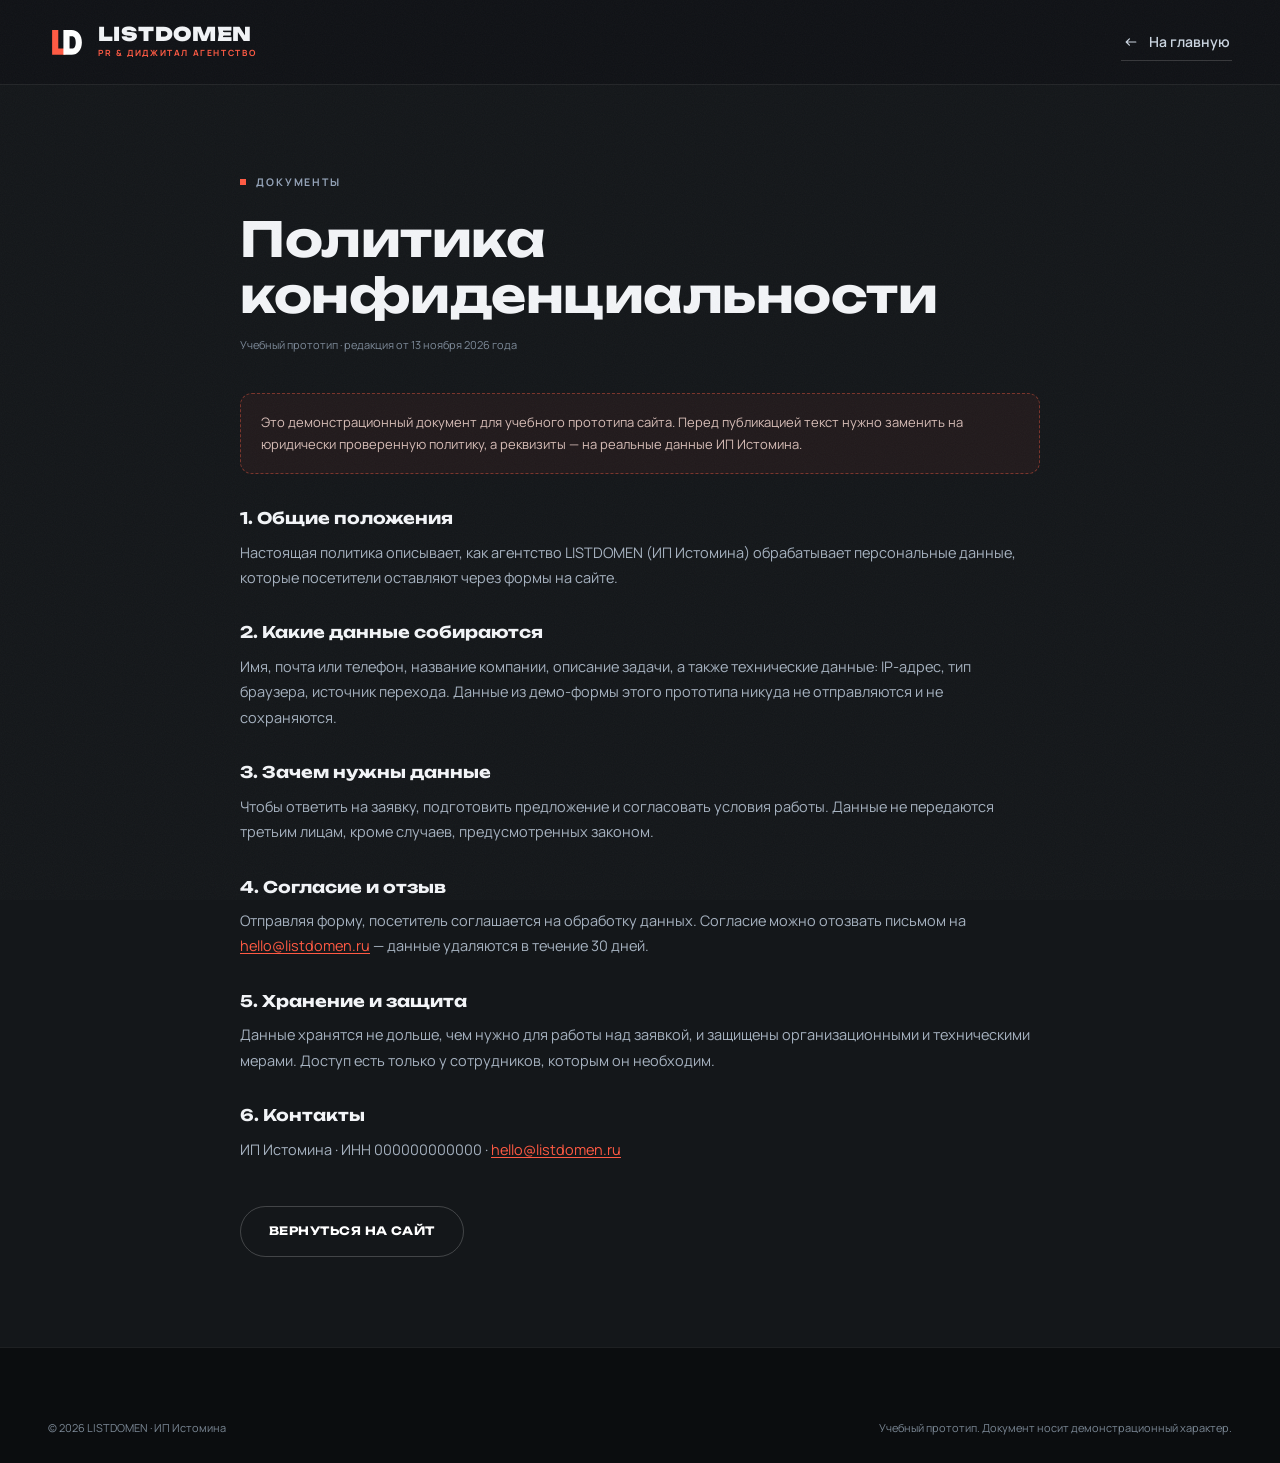
==== privacy.html @ 6d545c8f "Добавлен прототип сайта LISTDOMEN: главный экран и форма заявки" ====
<!doctype html>
<html lang="ru">
<head>
<meta charset="utf-8">
<meta name="viewport" content="width=device-width, initial-scale=1">
<title>Политика конфиденциальности — LISTDOMEN</title>
<meta name="color-scheme" content="dark">
<meta name="theme-color" content="#14171A">
<meta name="robots" content="noindex, nofollow">
<link rel="icon" type="image/svg+xml" href="assets/logo-mark.svg">
<link rel="preconnect" href="https://fonts.googleapis.com">
<link rel="preconnect" href="https://fonts.gstatic.com" crossorigin>
<link href="https://fonts.googleapis.com/css2?family=Manrope:wght@400;500;600;700;800&family=Space+Mono:wght@400;700&family=Unbounded:wght@600;700;800;900&display=swap" rel="stylesheet">
<link rel="stylesheet" href="assets/styles.css">
</head>
<body>

<header class="site-header is-scrolled">
  <div class="container header-inner">
    <a class="logo" href="index.html">
      <svg class="logo-mark" viewBox="0 0 185 150" aria-hidden="true" focusable="false">
        <path d="M20 15 V135 H85 V105 H50 V15 H20 Z" fill="#FF5A43"/>
        <path d="M75 15 V135 H115 C145 135 165 110 165 75 C165 40 145 15 115 15 H75 Z M105 45 H115 C130 45 135 58 135 75 C135 92 130 105 115 105 H105 V45 Z" fill="#FFFFFF"/>
      </svg>
      <span class="logo-text">
        <span class="logo-name">LISTDOMEN</span>
        <span class="logo-descr">PR &amp; ДИДЖИТАЛ АГЕНТСТВО</span>
      </span>
    </a>
    <a class="link-arrow doc-back" href="index.html">
      <svg viewBox="0 0 20 20" aria-hidden="true" focusable="false" style="transform: rotate(180deg)">
        <path d="M4 10h12M12 6l4 4-4 4" fill="none" stroke="currentColor" stroke-width="1.5" stroke-linecap="round" stroke-linejoin="round"/>
      </svg>
      На главную
    </a>
  </div>
</header>

<main class="doc-page">
  <div class="container doc-layout">
    <p class="eyebrow"><span class="eyebrow-dot" aria-hidden="true"></span>ДОКУМЕНТЫ</p>
    <h1>Политика конфиденциальности</h1>
    <p class="doc-meta">Учебный прототип · редакция от 13 ноября 2026 года</p>

    <div class="doc-content">
      <p class="doc-warning">
        Это демонстрационный документ для учебного прототипа сайта.
        Перед публикацией текст нужно заменить на юридически проверенную политику,
        а реквизиты — на реальные данные ИП Истомина.
      </p>

      <h2>1. Общие положения</h2>
      <p>Настоящая политика описывает, как агентство LISTDOMEN (ИП Истомина) обрабатывает персональные данные, которые посетители оставляют через формы на сайте.</p>

      <h2>2. Какие данные собираются</h2>
      <p>Имя, почта или телефон, название компании, описание задачи, а также технические данные: IP-адрес, тип браузера, источник перехода. Данные из демо-формы этого прототипа никуда не отправляются и не сохраняются.</p>

      <h2>3. Зачем нужны данные</h2>
      <p>Чтобы ответить на заявку, подготовить предложение и согласовать условия работы. Данные не передаются третьим лицам, кроме случаев, предусмотренных законом.</p>

      <h2>4. Согласие и отзыв</h2>
      <p>Отправляя форму, посетитель соглашается на обработку данных. Согласие можно отозвать письмом на <a href="mailto:hello@listdomen.ru">hello@listdomen.ru</a> — данные удаляются в течение 30 дней.</p>

      <h2>5. Хранение и защита</h2>
      <p>Данные хранятся не дольше, чем нужно для работы над заявкой, и защищены организационными и техническими мерами. Доступ есть только у сотрудников, которым он необходим.</p>

      <h2>6. Контакты</h2>
      <p>ИП Истомина · ИНН 000000000000 · <a href="mailto:hello@listdomen.ru">hello@listdomen.ru</a></p>
    </div>

    <a class="btn btn--ghost doc-cta" href="index.html">Вернуться на сайт</a>
  </div>
</main>

<footer class="site-footer">
  <div class="container">
    <div class="footer-bottom" style="margin-top: 0; border-top: 0; padding-top: 0;">
      <span>© 2026 LISTDOMEN · ИП Истомина</span>
      <span>Учебный прототип. Документ носит демонстрационный характер.</span>
    </div>
  </div>
</footer>

</body>
</html>
---- assets/styles.css ----
/* ==========================================================================
   LISTDOMEN — учебный прототип сайта
   Токены взяты из айдентики (Site/identity/identity_minimal.svg):
   coral #FF5A43 · carbon #14171A · slate #3A424E · white #FFFFFF
   Unbounded — заголовки, Manrope — текст, Space Mono — служебные подписи.
   ========================================================================== */

:root {
  --coral: #FF5A43;
  --coral-hover: #FF7560;
  --carbon: #14171A;
  --carbon-deep: #0B0D0F;
  --carbon-card: #15181C;
  --slate: #3A424E;
  --white: #FFFFFF;

  --ink: #F2F4F7;
  --ink-soft: #CBD5E1;
  --muted: #94A3B8;
  --muted-dim: #7D8A99;
  --line: rgba(255, 255, 255, .08);
  --line-strong: #222830;

  --font-display: 'Unbounded', 'Manrope', system-ui, sans-serif;
  --font-body: 'Manrope', -apple-system, 'Segoe UI', Roboto, Arial, sans-serif;
  --font-mono: 'Space Mono', 'Manrope', monospace;

  --radius-lg: 24px;
  --radius-md: 18px;
  --radius-sm: 12px;

  --container: 1280px;
  --header-h: 84px;
  --ease: cubic-bezier(.22, 1, .36, 1);
}

*, *::before, *::after { box-sizing: border-box; }

html {
  scroll-behavior: smooth;
  scroll-padding-top: calc(var(--header-h) + 24px);
  -webkit-text-size-adjust: 100%;
}

body {
  margin: 0;
  background: var(--carbon);
  color: var(--ink);
  font-family: var(--font-body);
  font-size: 16px;
  line-height: 1.5;
  -webkit-font-smoothing: antialiased;
  -moz-osx-font-smoothing: grayscale;
  overflow-x: hidden;
}

body::before {
  content: "";
  position: fixed;
  inset: 0;
  z-index: 60;
  pointer-events: none;
  opacity: .035;
  background-image: url("data:image/svg+xml,%3Csvg xmlns='http://www.w3.org/2000/svg' width='160' height='160'%3E%3Cfilter id='n'%3E%3CfeTurbulence type='fractalNoise' baseFrequency='.9' numOctaves='3'/%3E%3C/filter%3E%3Crect width='160' height='160' filter='url(%23n)'/%3E%3C/svg%3E");
}

img, svg { display: block; max-width: 100%; }
a { color: inherit; text-decoration: none; }
button { font: inherit; color: inherit; }
h1, h2, h3, p, ul { margin: 0; }
ul { padding: 0; list-style: none; }

::selection { background: var(--coral); color: var(--white); }

:focus-visible {
  outline: 2px solid var(--coral);
  outline-offset: 3px;
  border-radius: 4px;
}

.container {
  width: min(var(--container), 100% - 96px);
  margin-inline: auto;
}

.sr-only {
  position: absolute;
  width: 1px; height: 1px;
  padding: 0; margin: -1px;
  overflow: hidden;
  clip: rect(0 0 0 0);
  white-space: nowrap;
  border: 0;
}

.skip-link {
  position: fixed;
  top: 12px; left: 50%;
  transform: translate(-50%, -160%);
  z-index: 100;
  padding: 10px 18px;
  background: var(--coral);
  color: var(--white);
  border-radius: 999px;
  font-weight: 700;
  transition: transform .2s var(--ease);
}
.skip-link:focus-visible { transform: translate(-50%, 0); }

/* ==========================================================================
   Шапка
   ========================================================================== */

.site-header {
  position: sticky;
  top: 0;
  z-index: 50;
  background: rgba(20, 23, 26, .72);
  border-bottom: 1px solid transparent;
  backdrop-filter: blur(16px) saturate(120%);
  -webkit-backdrop-filter: blur(16px) saturate(120%);
  transition: border-color .3s ease, background .3s ease;
}

.site-header.is-scrolled {
  border-bottom-color: var(--line);
  background: rgba(16, 19, 22, .88);
}

.header-inner {
  height: var(--header-h);
  display: flex;
  align-items: center;
  justify-content: space-between;
  gap: 32px;
}

.logo {
  display: inline-flex;
  align-items: center;
  gap: 12px;
  flex: 0 0 auto;
}

.logo-mark { width: 38px; height: auto; }

.logo-text { display: flex; flex-direction: column; gap: 3px; }

.logo-name {
  font-family: var(--font-display);
  font-weight: 900;
  font-size: 19px;
  line-height: 1;
  letter-spacing: .02em;
}

.logo-descr {
  font-family: var(--font-body);
  font-size: 8.5px;
  font-weight: 700;
  letter-spacing: .19em;
  color: var(--coral);
}

.nav {
  display: flex;
  align-items: center;
  gap: 30px;
  margin-left: auto;
}

.nav-link {
  position: relative;
  font-size: 14px;
  font-weight: 500;
  color: var(--ink-soft);
  padding: 6px 0;
  transition: color .2s ease;
}

.nav-link::after {
  content: "";
  position: absolute;
  left: 0; bottom: 0;
  width: 100%; height: 1px;
  background: var(--coral);
  transform: scaleX(0);
  transform-origin: left;
  transition: transform .3s var(--ease);
}

.nav-link:hover { color: var(--white); }
.nav-link:hover::after { transform: scaleX(1); }

.nav-extra { display: none; }

.header-actions {
  display: flex;
  align-items: center;
  gap: 22px;
  flex: 0 0 auto;
}

.header-phone {
  font-family: var(--font-mono);
  font-size: 12.5px;
  color: var(--ink-soft);
  transition: color .2s ease;
}
.header-phone:hover { color: var(--coral); }

.menu-toggle {
  display: none;
  width: 44px; height: 44px;
  border: 1px solid var(--line);
  border-radius: 12px;
  background: transparent;
  cursor: pointer;
  position: relative;
}
.menu-toggle span {
  position: absolute;
  left: 13px;
  width: 18px; height: 1.5px;
  background: var(--white);
  transition: transform .3s var(--ease), top .3s var(--ease);
}
.menu-toggle span:nth-child(1) { top: 18px; }
.menu-toggle span:nth-child(2) { top: 24px; }
.menu-toggle[aria-expanded="true"] span:nth-child(1) { top: 21px; transform: rotate(45deg); }
.menu-toggle[aria-expanded="true"] span:nth-child(2) { top: 21px; transform: rotate(-45deg); }

/* ==========================================================================
   Кнопки
   ========================================================================== */

.btn {
  display: inline-flex;
  align-items: center;
  justify-content: center;
  gap: 12px;
  border: 0;
  border-radius: 999px;
  font-family: var(--font-display);
  font-weight: 700;
  letter-spacing: .04em;
  text-transform: uppercase;
  cursor: pointer;
  white-space: nowrap;
  transition: background .25s ease, color .25s ease, border-color .25s ease,
              transform .25s var(--ease), box-shadow .25s ease;
}

.btn--primary {
  background: var(--coral);
  color: var(--carbon);
  padding: 16px 28px;
  font-size: 12px;
  box-shadow: 0 10px 30px -12px rgba(255, 90, 67, .5);
}
.btn--primary:hover {
  background: var(--coral-hover);
  transform: translateY(-2px);
  box-shadow: 0 18px 38px -14px rgba(255, 90, 67, .65);
}
.btn--primary:active { transform: translateY(0); }

.btn--lg { padding: 21px 34px; font-size: 13px; }

.btn--sm { padding: 12px 20px; font-size: 10.5px; }

.btn--ghost {
  background: transparent;
  color: var(--white);
  border: 1px solid rgba(255, 255, 255, .2);
  padding: 16px 28px;
  font-size: 11.5px;
}
.btn--ghost:hover {
  border-color: var(--coral);
  color: var(--coral);
  transform: translateY(-2px);
}

.btn--wide { width: 100%; padding: 19px 28px; font-size: 12.5px; }

.btn-arrow { width: 17px; height: 17px; flex: 0 0 auto; transition: transform .25s var(--ease); }
.btn:hover .btn-arrow { transform: translateX(4px); }

.link-arrow {
  display: inline-flex;
  align-items: center;
  gap: 10px;
  font-size: 14px;
  font-weight: 600;
  color: var(--ink-soft);
  padding: 8px 2px;
  border-bottom: 1px solid rgba(255, 255, 255, .16);
  transition: color .2s ease, border-color .2s ease;
}
.link-arrow svg { width: 16px; height: 16px; transition: transform .25s var(--ease); }
.link-arrow:hover { color: var(--coral); border-color: var(--coral); }
.link-arrow:hover svg { transform: translateX(4px); }

/* ==========================================================================
   Главный экран
   ========================================================================== */

.hero {
  position: relative;
  isolation: isolate;
  padding: clamp(48px, 6vw, 84px) 0 clamp(56px, 6vw, 90px);
  overflow: hidden;
}

.hero-grid-bg {
  position: absolute;
  inset: -10% -10% 0;
  z-index: -2;
  background-image:
    linear-gradient(to right, rgba(255, 255, 255, .045) 1px, transparent 1px),
    linear-gradient(to bottom, rgba(255, 255, 255, .045) 1px, transparent 1px);
  background-size: 92px 92px;
  -webkit-mask-image: radial-gradient(ellipse 80% 75% at 55% 35%, #000 15%, transparent 72%);
  mask-image: radial-gradient(ellipse 80% 75% at 55% 35%, #000 15%, transparent 72%);
}

.hero-glow {
  position: absolute;
  top: -20%; right: -8%;
  width: 70vw; height: 70vw;
  max-width: 980px; max-height: 980px;
  z-index: -2;
  background: radial-gradient(circle at center, rgba(255, 90, 67, .16), rgba(255, 90, 67, .05) 42%, transparent 68%);
  pointer-events: none;
}

.hero-spot {
  position: absolute;
  inset: 0;
  z-index: -1;
  pointer-events: none;
  background: radial-gradient(440px circle at var(--mx, 70%) var(--my, 30%), rgba(255, 90, 67, .10), transparent 68%);
}

.hero-inner {
  display: grid;
  grid-template-columns: minmax(0, 1.06fr) minmax(0, .94fr);
  align-items: center;
  gap: clamp(40px, 5vw, 84px);
}

.hero-copy { max-width: 620px; }

.eyebrow {
  display: flex;
  align-items: center;
  flex-wrap: wrap;
  gap: 10px;
  font-size: 10.5px;
  font-weight: 700;
  letter-spacing: .18em;
  text-transform: uppercase;
  color: var(--muted);
}

.eyebrow-dot {
  width: 6px; height: 6px;
  background: var(--coral);
  flex: 0 0 auto;
}

.eyebrow-sep { color: var(--slate); }

.hero-title {
  margin-top: 28px;
  font-family: var(--font-display);
  font-weight: 800;
  font-size: clamp(2.4rem, 4.65vw, 4.25rem);
  line-height: 1.04;
  letter-spacing: -.015em;
}

.hero-title .line { display: block; white-space: nowrap; }
.hero-title .accent { color: var(--coral); }

.hero-lead {
  margin-top: clamp(22px, 2.4vw, 30px);
  max-width: 46ch;
  font-size: clamp(15.5px, 1.3vw, 18px);
  line-height: 1.62;
  color: #A6B2C0;
}

.hero-actions {
  display: flex;
  align-items: center;
  flex-wrap: wrap;
  gap: 14px 26px;
  margin-top: clamp(28px, 3vw, 38px);
}

.hero-note {
  display: flex;
  align-items: center;
  gap: 9px;
  margin-top: 18px;
  font-size: 12.5px;
  color: #7C8897;
}

.pulse-dot {
  position: relative;
  width: 6px; height: 6px;
  border-radius: 50%;
  background: var(--coral);
  flex: 0 0 auto;
}
.pulse-dot::after {
  content: "";
  position: absolute;
  inset: -4px;
  border-radius: 50%;
  border: 1px solid var(--coral);
  animation: pulse 2.4s ease-out infinite;
}

@keyframes pulse {
  0% { transform: scale(.6); opacity: .9; }
  70%, 100% { transform: scale(1.7); opacity: 0; }
}

.hero-stats {
  display: grid;
  grid-template-columns: repeat(3, minmax(0, 1fr));
  gap: clamp(14px, 2vw, 28px);
  margin-top: clamp(34px, 4vw, 50px);
  padding-top: clamp(22px, 2.6vw, 30px);
  border-top: 1px solid var(--line);
}

.hero-stats li {
  display: flex;
  flex-direction: column;
  gap: 7px;
}

.hero-stats li + li {
  padding-left: clamp(14px, 2vw, 28px);
  border-left: 1px solid var(--line);
}

.hero-stats strong {
  font-family: var(--font-display);
  font-size: clamp(21px, 2.2vw, 28px);
  font-weight: 800;
  line-height: 1;
  color: var(--white);
}

.hero-stats span {
  font-size: 11.5px;
  line-height: 1.45;
  color: var(--muted-dim);
}

/* --- Визуал: панель мониторинга ------------------------------------------- */

.hero-visual {
  position: relative;
  padding: 10px 0 72px;
}

.panel-glow {
  position: absolute;
  inset: 8% -6% -6%;
  background: radial-gradient(circle at 60% 45%, rgba(255, 90, 67, .2), transparent 66%);
  filter: blur(10px);
  pointer-events: none;
}

.panel {
  position: relative;
  background: linear-gradient(160deg, #171B20 0%, #111417 60%, #0F1215 100%);
  border: 1px solid #252C35;
  border-radius: var(--radius-lg);
  box-shadow:
    0 50px 90px -40px rgba(0, 0, 0, .9),
    inset 0 1px 0 rgba(255, 255, 255, .05);
  overflow: hidden;
}

.panel-head {
  display: flex;
  align-items: center;
  gap: 12px;
  padding: 16px 20px;
  border-bottom: 1px solid var(--line);
}

.panel-mark {
  width: 14px; height: 14px;
  background: var(--coral);
  border-radius: 3px;
  flex: 0 0 auto;
}

.panel-title {
  font-size: 12px;
  font-weight: 700;
  letter-spacing: .06em;
  text-transform: uppercase;
  color: var(--ink-soft);
}

.live {
  display: inline-flex;
  align-items: center;
  gap: 6px;
  margin-left: 4px;
  padding: 4px 9px;
  border: 1px solid rgba(255, 90, 67, .3);
  border-radius: 999px;
  font-family: var(--font-mono);
  font-size: 9px;
  font-weight: 700;
  letter-spacing: .1em;
  color: var(--coral);
}

.live-dot {
  width: 5px; height: 5px;
  border-radius: 50%;
  background: var(--coral);
  animation: live 1.8s ease-in-out infinite;
}

@keyframes live {
  0%, 100% { opacity: 1; }
  50% { opacity: .25; }
}

.panel-period {
  margin-left: auto;
  font-family: var(--font-body);
  font-size: 9.5px;
  font-weight: 600;
  letter-spacing: .1em;
  text-transform: uppercase;
  color: var(--muted);
  padding: 5px 9px;
  border: 1px solid var(--line);
  border-radius: 6px;
}

.panel-metric {
  display: flex;
  align-items: flex-start;
  justify-content: space-between;
  gap: 16px;
  padding: 22px 22px 6px;
}

.metric-label {
  display: block;
  font-size: 10px;
  font-weight: 600;
  letter-spacing: .14em;
  text-transform: uppercase;
  color: var(--muted-dim);
}

.metric-value {
  display: block;
  margin-top: 8px;
  font-family: var(--font-display);
  font-size: clamp(34px, 3.4vw, 46px);
  font-weight: 800;
  line-height: 1;
  letter-spacing: -.01em;
}

.metric-delta {
  display: inline-flex;
  align-items: center;
  gap: 5px;
  margin-top: 4px;
  padding: 6px 11px;
  border-radius: 999px;
  background: rgba(255, 90, 67, .1);
  border: 1px solid rgba(255, 90, 67, .22);
  color: var(--coral);
  font-family: var(--font-mono);
  font-size: 11px;
  font-weight: 700;
}
.metric-delta svg { width: 11px; height: 11px; }

.chart { padding: 10px 14px 0; }
.chart svg { width: 100%; height: 118px; }

.chart-axis {
  display: flex;
  justify-content: space-between;
  padding: 2px 8px 0;
  font-family: var(--font-body);
  font-size: 8.5px;
  font-weight: 600;
  letter-spacing: .1em;
  color: #6F7C8B;
}

.tone {
  display: grid;
  gap: 8px;
  padding: 18px 22px 16px;
}

.tone-row {
  display: grid;
  grid-template-columns: 76px minmax(0, 1fr) 34px;
  align-items: center;
  gap: 12px;
  font-size: 11.5px;
  color: var(--muted);
}

.tone-row b {
  font-family: var(--font-mono);
  font-size: 10.5px;
  font-weight: 400;
  text-align: right;
  color: var(--ink-soft);
}

.tone-bar {
  height: 5px;
  border-radius: 99px;
  background: rgba(255, 255, 255, .07);
  overflow: hidden;
}

.tone-bar i {
  display: block;
  height: 100%;
  border-radius: inherit;
  background: var(--coral);
}
.tone-bar i.neutral { background: #6B7887; }
.tone-bar i.negative { background: var(--slate); }

.feed {
  padding: 0 22px;
}

.feed li {
  display: grid;
  grid-template-columns: 38px minmax(0, 1fr) auto;
  align-items: center;
  gap: 12px;
  padding: 11px 0;
  border-top: 1px solid rgba(255, 255, 255, .055);
}

.tag {
  display: inline-flex;
  justify-content: center;
  padding: 3px 0;
  border: 1px solid rgba(255, 90, 67, .32);
  border-radius: 4px;
  font-family: var(--font-body);
  font-size: 8.5px;
  font-weight: 700;
  letter-spacing: .06em;
  color: var(--coral);
}

.feed p {
  font-size: 12px;
  color: #B4BFCC;
  white-space: nowrap;
  overflow: hidden;
  text-overflow: ellipsis;
}

.feed time {
  font-family: var(--font-mono);
  font-size: 9.5px;
  color: #6F7C8B;
}

.panel-foot {
  display: flex;
  align-items: center;
  justify-content: space-between;
  gap: 12px;
  padding: 11px 22px;
  border-top: 1px solid var(--line);
  background: rgba(255, 255, 255, .018);
  font-size: 9px;
  font-weight: 600;
  letter-spacing: .1em;
  text-transform: uppercase;
  color: #6F7C8B;
}

.float-card {
  position: absolute;
  left: -30px;
  bottom: 8px;
  display: flex;
  align-items: center;
  gap: 13px;
  padding: 13px 16px;
  border: 1px solid rgba(255, 255, 255, .12);
  border-radius: 16px;
  background: rgba(21, 24, 28, .9);
  backdrop-filter: blur(12px);
  -webkit-backdrop-filter: blur(12px);
  box-shadow: 0 24px 50px -20px rgba(0, 0, 0, .85);
}

.play {
  display: grid;
  place-items: center;
  width: 40px; height: 40px;
  border-radius: 50%;
  background: var(--coral);
  color: var(--white);
  flex: 0 0 auto;
}
.play svg { width: 15px; height: 15px; margin-left: 2px; }

.float-text { display: flex; flex-direction: column; gap: 3px; }

.float-label {
  font-family: var(--font-mono);
  font-size: 8.5px;
  letter-spacing: .12em;
  color: var(--coral);
}

.float-text strong {
  font-size: 12.5px;
  font-weight: 700;
  line-height: 1.2;
}

.float-meta { font-size: 10.5px; color: var(--muted-dim); }

/* ==========================================================================
   Бегущая строка
   ========================================================================== */

.marquee {
  border-top: 1px solid var(--line);
  border-bottom: 1px solid var(--line);
  padding: 19px 0;
  overflow: hidden;
  background: rgba(255, 255, 255, .012);
}

.marquee-track {
  display: flex;
  align-items: center;
  width: max-content;
  animation: marquee 42s linear infinite;
}

.marquee:hover .marquee-track { animation-play-state: paused; }

.marquee-item {
  padding: 0 26px;
  font-family: var(--font-display);
  font-size: 11px;
  font-weight: 600;
  letter-spacing: .12em;
  text-transform: uppercase;
  color: #8B97A5;
  white-space: nowrap;
}

.marquee-dot {
  width: 5px; height: 5px;
  background: var(--coral);
  transform: rotate(45deg);
  flex: 0 0 auto;
}

@keyframes marquee {
  from { transform: translateX(0); }
  to { transform: translateX(-50%); }
}

/* ==========================================================================
   Услуги
   ========================================================================== */

.services {
  position: relative;
  padding: clamp(72px, 8vw, 120px) 0 clamp(64px, 7vw, 100px);
}

.section-head {
  display: grid;
  grid-template-columns: minmax(0, 1.4fr) minmax(0, .6fr);
  gap: 32px 64px;
  align-items: end;
  margin-bottom: clamp(36px, 4vw, 56px);
}

.section-head h2 {
  margin-top: 20px;
  font-family: var(--font-display);
  font-size: clamp(1.75rem, 3.4vw, 2.9rem);
  font-weight: 700;
  line-height: 1.14;
  letter-spacing: -.01em;
  text-wrap: balance;
}

.section-note {
  max-width: 38ch;
  padding-bottom: 6px;
  font-size: 14.5px;
  line-height: 1.65;
  color: var(--muted);
}

.cards {
  display: grid;
  grid-template-columns: repeat(3, minmax(0, 1fr));
  gap: 18px;
}

.card {
  display: flex;
  flex-direction: column;
  padding: 26px 26px 28px;
  background: var(--carbon-card);
  border: 1px solid var(--line-strong);
  border-radius: var(--radius-md);
  transition: transform .35s var(--ease), border-color .3s ease, background .3s ease;
}

.card:hover {
  transform: translateY(-5px);
  border-color: rgba(255, 90, 67, .45);
  background: #171B20;
}

.card-top {
  display: flex;
  align-items: center;
  justify-content: space-between;
}

.card-num {
  font-family: var(--font-mono);
  font-size: 11px;
  letter-spacing: .1em;
  color: var(--coral);
}

.card-arrow {
  display: grid;
  place-items: center;
  width: 32px; height: 32px;
  border: 1px solid var(--line);
  border-radius: 50%;
  color: var(--muted);
  transition: color .25s ease, border-color .25s ease, transform .3s var(--ease);
}
.card-arrow svg { width: 15px; height: 15px; }
.card:hover .card-arrow { color: var(--coral); border-color: rgba(255, 90, 67, .45); transform: rotate(45deg); }

.card h3 {
  margin-top: 34px;
  font-family: var(--font-display);
  font-size: 19px;
  font-weight: 700;
  line-height: 1.25;
}

.card p {
  margin-top: 12px;
  font-size: 13.5px;
  line-height: 1.65;
  color: #9AA7B5;
}

.chips {
  display: flex;
  flex-wrap: wrap;
  gap: 7px;
  margin-top: auto;
  padding-top: 20px;
  border-top: 1px solid var(--line);
}

.chips li {
  padding: 5px 10px;
  border: 1px solid rgba(255, 255, 255, .09);
  border-radius: 999px;
  font-size: 10.5px;
  font-weight: 600;
  color: #8A97A6;
}

.services-foot {
  display: flex;
  align-items: center;
  justify-content: space-between;
  flex-wrap: wrap;
  gap: 20px;
  margin-top: 30px;
  padding-top: 28px;
  border-top: 1px solid var(--line);
}

.services-foot p {
  font-size: 14px;
  color: var(--muted);
}

/* ==========================================================================
   Подвал
   ========================================================================== */

.site-footer {
  background: var(--carbon-deep);
  border-top: 1px solid var(--line);
  padding: clamp(48px, 6vw, 72px) 0 26px;
}

.footer-grid {
  display: grid;
  grid-template-columns: minmax(0, 1.5fr) repeat(3, minmax(0, 1fr));
  gap: 40px;
}

.footer-brand .logo { margin-bottom: 18px; }

.footer-tagline {
  max-width: 26ch;
  font-size: 13.5px;
  line-height: 1.6;
  color: #7C8897;
}

.footer-col h3 {
  margin-bottom: 16px;
  font-size: 9.5px;
  font-weight: 700;
  letter-spacing: .18em;
  text-transform: uppercase;
  color: var(--muted-dim);
}

.footer-col a,
.footer-col p {
  display: block;
  margin-bottom: 9px;
  font-size: 13px;
  line-height: 1.65;
  color: #A6B2C0;
}

.footer-col a { width: fit-content; transition: color .2s ease; }
.footer-col a:hover { color: var(--coral); }

.linklike {
  display: block;
  width: fit-content;
  padding: 0;
  border: 0;
  background: none;
  margin-bottom: 9px;
  font-size: 13px;
  color: #A6B2C0;
  cursor: pointer;
  text-align: left;
  transition: color .2s ease;
}
.linklike:hover { color: var(--coral); }

.footer-bottom {
  display: flex;
  align-items: center;
  justify-content: space-between;
  flex-wrap: wrap;
  gap: 12px 24px;
  margin-top: clamp(36px, 4vw, 52px);
  padding-top: 22px;
  border-top: 1px solid var(--line);
  font-size: 11px;
  color: #7A8794;
}

/* ==========================================================================
   Модальное окно заявки
   ========================================================================== */

.modal {
  width: min(590px, calc(100% - 32px));
  max-height: calc(100vh - 48px);
  padding: 0;
  border: 1px solid #2A323C;
  border-radius: var(--radius-lg);
  background: #15181C;
  color: var(--ink);
  box-shadow: 0 50px 120px -30px rgba(0, 0, 0, .95);
  overflow: auto;
}

.modal::backdrop {
  background: rgba(5, 7, 9, .74);
  backdrop-filter: blur(7px);
  -webkit-backdrop-filter: blur(7px);
}

.modal[open] { animation: modal-in .35s var(--ease); }

@keyframes modal-in {
  from { opacity: 0; transform: translateY(14px) scale(.985); }
  to { opacity: 1; transform: none; }
}

.modal-inner {
  position: relative;
  padding: clamp(26px, 4vw, 38px);
}

.modal-close {
  position: absolute;
  top: 16px; right: 16px;
  display: grid;
  place-items: center;
  width: 38px; height: 38px;
  border: 1px solid var(--line);
  border-radius: 50%;
  background: transparent;
  color: var(--muted);
  cursor: pointer;
  transition: color .2s ease, border-color .2s ease, transform .25s var(--ease);
  z-index: 2;
}
.modal-close:hover { color: var(--white); border-color: var(--coral); transform: rotate(90deg); }
.modal-close svg { width: 13px; height: 13px; }

.modal h2 {
  margin-top: 16px;
  font-family: var(--font-display);
  font-size: clamp(1.4rem, 3vw, 1.85rem);
  font-weight: 700;
  line-height: 1.2;
}

.modal-lead {
  margin-top: 12px;
  font-size: 13.5px;
  line-height: 1.6;
  color: var(--muted);
}

.request-form { margin-top: 24px; display: grid; gap: 16px; }

.form-row {
  display: grid;
  grid-template-columns: repeat(2, minmax(0, 1fr));
  gap: 14px;
}

.field { display: flex; flex-direction: column; gap: 7px; }

.field label {
  font-size: 9.5px;
  font-weight: 700;
  letter-spacing: .14em;
  text-transform: uppercase;
  color: var(--muted-dim);
}

.field label span { color: var(--coral); }

.field input,
.field select,
.field textarea {
  width: 100%;
  padding: 13px 15px;
  border: 1px solid #2A323C;
  border-radius: var(--radius-sm);
  background: #0F1216;
  color: var(--white);
  font-family: var(--font-body);
  font-size: 13.5px;
  line-height: 1.4;
  transition: border-color .2s ease, box-shadow .2s ease;
}

.field textarea { resize: vertical; min-height: 84px; }

.field input::placeholder,
.field textarea::placeholder { color: #6E7B89; }

.field input:focus,
.field select:focus,
.field textarea:focus {
  outline: none;
  border-color: var(--coral);
  box-shadow: 0 0 0 3px rgba(255, 90, 67, .14);
}

.field select {
  appearance: none;
  cursor: pointer;
  background-image: url("data:image/svg+xml,%3Csvg xmlns='http://www.w3.org/2000/svg' width='12' height='8'%3E%3Cpath d='M1 1l5 5 5-5' fill='none' stroke='%2394A3B8' stroke-width='1.5' stroke-linecap='round'/%3E%3C/svg%3E");
  background-repeat: no-repeat;
  background-position: right 15px center;
  padding-right: 38px;
}

.consent {
  display: flex;
  align-items: flex-start;
  gap: 10px;
  font-size: 11.5px;
  line-height: 1.55;
  color: #8A97A6;
  cursor: pointer;
}

.consent input {
  width: 16px; height: 16px;
  margin: 2px 0 0;
  accent-color: var(--coral);
  flex: 0 0 auto;
}

.consent a { color: var(--coral); text-decoration: underline; text-underline-offset: 2px; }

.form-note {
  font-size: 10.5px;
  color: #74808E;
  text-align: center;
}

.form-success {
  padding: clamp(18px, 4vw, 34px) 0 10px;
  text-align: center;
}

.success-icon {
  display: grid;
  place-items: center;
  width: 64px; height: 64px;
  margin: 0 auto 22px;
  border-radius: 50%;
  background: rgba(255, 90, 67, .12);
  border: 1px solid rgba(255, 90, 67, .4);
  color: var(--coral);
}
.success-icon svg { width: 26px; height: 26px; }

.form-success h2 { margin-top: 0; }

.form-success p {
  max-width: 38ch;
  margin: 14px auto 26px;
  font-size: 13.5px;
  line-height: 1.65;
  color: var(--muted);
}

html:has(.modal[open]) { overflow: hidden; }

/* ==========================================================================
   Появление элементов
   ========================================================================== */

.reveal {
  opacity: 0;
  transform: translateY(18px);
  transition: opacity .7s var(--ease), transform .7s var(--ease);
}

.reveal.is-in { opacity: 1; transform: none; }

.hero .reveal { transition-delay: .1s; }

@media (prefers-reduced-motion: reduce) {
  html { scroll-behavior: auto; }
  .reveal { opacity: 1; transform: none; transition: none; }
  .marquee-track,
  .pulse-dot::after,
  .live-dot { animation: none; }
  .modal[open] { animation: none; }
  * { transition-duration: .01ms !important; }
}

/* ==========================================================================
   Внутренняя страница документа
   ========================================================================== */

.doc-back .svg,
.doc-back svg { transform: rotate(180deg); }

.doc-page { padding: clamp(48px, 7vw, 92px) 0 clamp(56px, 7vw, 96px); }

.doc-layout { max-width: 800px; }

.doc-page h1 {
  margin-top: 22px;
  font-family: var(--font-display);
  font-size: clamp(1.9rem, 4vw, 3rem);
  font-weight: 700;
  line-height: 1.15;
  letter-spacing: -.01em;
}

.doc-meta {
  margin-top: 14px;
  font-family: var(--font-body);
  font-size: 11px;
  color: var(--muted-dim);
}

.doc-content { margin-top: 40px; }

.doc-content h2 {
  margin: 32px 0 10px;
  font-family: var(--font-display);
  font-size: 16px;
  font-weight: 700;
  line-height: 1.35;
}

.doc-content p {
  font-size: 14.5px;
  line-height: 1.75;
  color: #A6B2C0;
}

.doc-content a { color: var(--coral); text-decoration: underline; text-underline-offset: 2px; }

.doc-warning {
  margin-bottom: 34px;
  padding: 18px 20px;
  border: 1px dashed rgba(255, 90, 67, .4);
  border-radius: var(--radius-sm);
  background: rgba(255, 90, 67, .06);
  font-size: 13px !important;
  line-height: 1.65 !important;
  color: #D7BDB7 !important;
}

.doc-cta { margin-top: 44px; }

.doc-page .link-arrow { border-bottom: 0; }

/* ==========================================================================
   Адаптив
   ========================================================================== */

@media (max-width: 1180px) {
  .container { width: min(var(--container), 100% - 64px); }
  .hero-inner { gap: 44px; }
  .float-card { left: -12px; }
  .hero-title { font-size: clamp(2.4rem, 5.2vw, 4rem); }
}

@media (max-width: 1024px) {
  .header-phone { display: none; }
  .hero-inner { grid-template-columns: 1fr; gap: 56px; }
  .hero-copy { max-width: 680px; }
  .hero-title { font-size: clamp(2.6rem, 7vw, 4.2rem); }
  .hero-lead { max-width: 54ch; }
  .hero-visual { max-width: 640px; width: 100%; }
  .panel-glow { inset: 0 -4% -4%; }
  .float-card { left: auto; right: -10px; bottom: -8px; }
  .section-head { grid-template-columns: 1fr; gap: 22px; }
  .section-note { padding-bottom: 0; }
  .footer-grid { grid-template-columns: 1fr 1fr; gap: 36px; }
}

@media (max-width: 860px) {
  .container { width: calc(100% - 40px); }

  .nav {
    position: absolute;
    top: 100%;
    left: 0; right: 0;
    z-index: 49;
    display: flex;
    flex-direction: column;
    align-items: stretch;
    gap: 0;
    margin: 0;
    padding: 8px 20px 26px;
    max-height: calc(100vh - var(--header-h));
    overflow-y: auto;
    background: #0E1114;
    border-bottom: 1px solid var(--line);
    box-shadow: 0 30px 60px -20px rgba(0, 0, 0, .8);
    opacity: 0;
    visibility: hidden;
    transform: translateY(-8px);
    transition: opacity .28s var(--ease), transform .28s var(--ease), visibility .28s;
  }

  .nav-open .nav {
    opacity: 1;
    visibility: visible;
    transform: none;
  }

  body.nav-open { overflow: hidden; }

  .nav-link {
    padding: 16px 0;
    font-size: 17px;
    border-bottom: 1px solid var(--line);
  }
  .nav-link::after { display: none; }

  .nav-extra {
    display: flex;
    flex-direction: column;
    gap: 14px;
    margin-top: 22px;
  }

  .nav-phone {
    font-family: var(--font-mono);
    font-size: 14px;
    color: var(--ink-soft);
  }

  .header-cta { display: none; }
  .menu-toggle { display: block; }

  .cards { grid-template-columns: 1fr; }
  .card h3 { margin-top: 24px; }
  .footer-grid { grid-template-columns: 1fr; gap: 28px; }
}

@media (max-width: 600px) {
  :root { --header-h: 72px; }

  .hero { padding-top: 40px; }
  .hero-title { font-size: clamp(2rem, 9.4vw, 3rem); }
  .hero-actions { align-items: stretch; flex-direction: column; gap: 14px; }
  .btn--lg { width: 100%; }
  .link-arrow { align-self: flex-start; }
  .hero-stats { grid-template-columns: 1fr; gap: 0; margin-top: 32px; }
  .hero-stats li {
    flex-direction: row;
    align-items: baseline;
    justify-content: flex-start;
    gap: 14px;
    padding: 12px 0;
  }
  .hero-stats li + li {
    padding-left: 0;
    border-left: 0;
    border-top: 1px solid var(--line);
  }
  .hero-stats strong { font-size: 22px; min-width: 86px; }
  .hero-stats span br { display: none; }
  .hero-visual { padding-bottom: 18px; }
  .panel-head { padding: 14px 16px; }
  .panel-metric { padding: 18px 16px 4px; }
  .chart { padding-inline: 8px; }
  .chart svg { height: 96px; }
  .tone { padding: 14px 16px; }
  .tone-row { grid-template-columns: 74px minmax(0, 1fr) 32px; gap: 9px; }
  .feed { padding-inline: 16px; }
  .feed li { grid-template-columns: 34px minmax(0, 1fr) auto; gap: 9px; }
  .panel-foot { padding-inline: 16px; }
  .float-card { display: none; }
  .marquee { padding: 15px 0; }
  .marquee-item { font-size: 10px; padding: 0 18px; }
  .services-foot { flex-direction: column; align-items: stretch; }
  .services-foot .btn { width: 100%; }
  .footer-bottom { flex-direction: column; align-items: flex-start; }
  .modal-inner { padding: 26px 20px; }
  .form-row { grid-template-columns: 1fr; }
  .modal-close { top: 12px; right: 12px; }
}
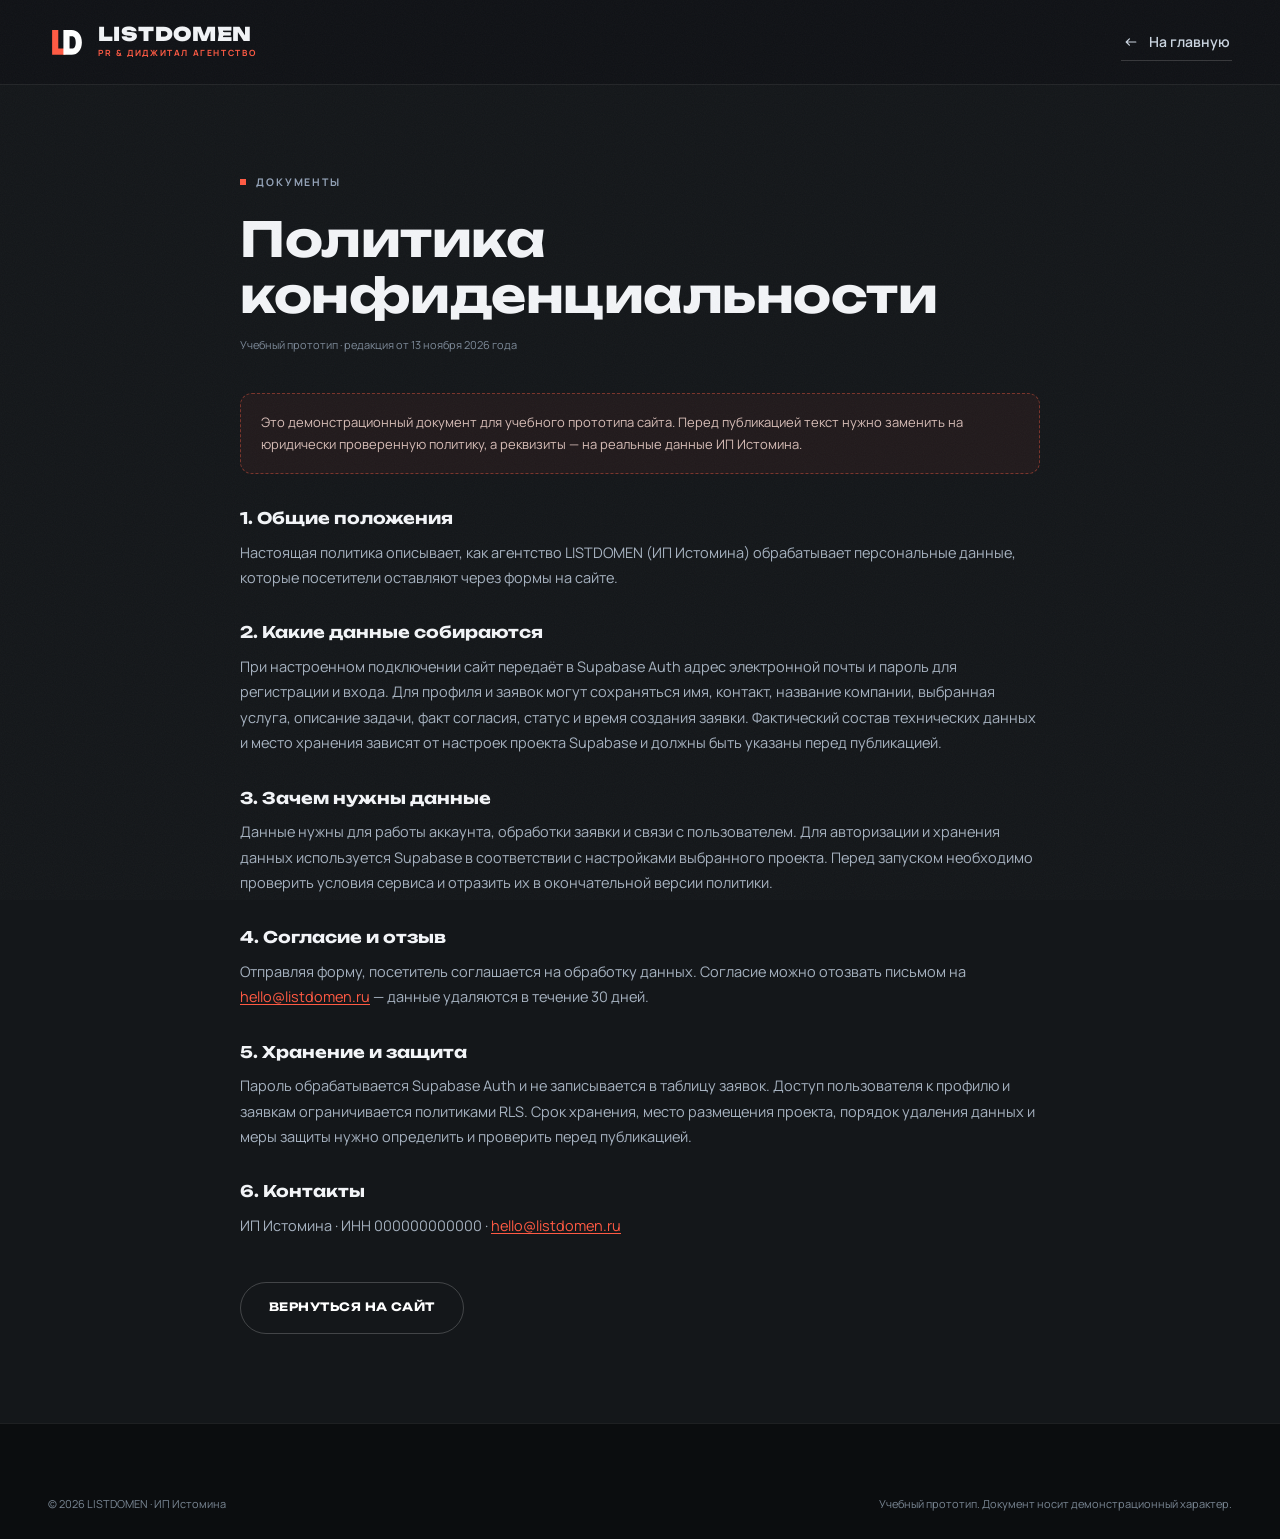
==== commit 2e331d0d: "Add Supabase accounts and user requests Co-authored-by: Copilot <223556219+Copilot@users.noreply.git" ====
--- a/privacy.html
+++ b/privacy.html
@@ -53,16 +53,16 @@
       <p>Настоящая политика описывает, как агентство LISTDOMEN (ИП Истомина) обрабатывает персональные данные, которые посетители оставляют через формы на сайте.</p>
 
       <h2>2. Какие данные собираются</h2>
-      <p>Имя, почта или телефон, название компании, описание задачи, а также технические данные: IP-адрес, тип браузера, источник перехода. Данные из демо-формы этого прототипа никуда не отправляются и не сохраняются.</p>
+      <p>При настроенном подключении сайт передаёт в Supabase Auth адрес электронной почты и пароль для регистрации и входа. Для профиля и заявок могут сохраняться имя, контакт, название компании, выбранная услуга, описание задачи, факт согласия, статус и время создания заявки. Фактический состав технических данных и место хранения зависят от настроек проекта Supabase и должны быть указаны перед публикацией.</p>
 
       <h2>3. Зачем нужны данные</h2>
-      <p>Чтобы ответить на заявку, подготовить предложение и согласовать условия работы. Данные не передаются третьим лицам, кроме случаев, предусмотренных законом.</p>
+      <p>Данные нужны для работы аккаунта, обработки заявки и связи с пользователем. Для авторизации и хранения данных используется Supabase в соответствии с настройками выбранного проекта. Перед запуском необходимо проверить условия сервиса и отразить их в окончательной версии политики.</p>
 
       <h2>4. Согласие и отзыв</h2>
       <p>Отправляя форму, посетитель соглашается на обработку данных. Согласие можно отозвать письмом на <a href="mailto:hello@listdomen.ru">hello@listdomen.ru</a> — данные удаляются в течение 30 дней.</p>
 
       <h2>5. Хранение и защита</h2>
-      <p>Данные хранятся не дольше, чем нужно для работы над заявкой, и защищены организационными и техническими мерами. Доступ есть только у сотрудников, которым он необходим.</p>
+      <p>Пароль обрабатывается Supabase Auth и не записывается в таблицу заявок. Доступ пользователя к профилю и заявкам ограничивается политиками RLS. Срок хранения, место размещения проекта, порядок удаления данных и меры защиты нужно определить и проверить перед публикацией.</p>
 
       <h2>6. Контакты</h2>
       <p>ИП Истомина · ИНН 000000000000 · <a href="mailto:hello@listdomen.ru">hello@listdomen.ru</a></p>
--- a/assets/styles.css
+++ b/assets/styles.css
@@ -176,6 +176,13 @@
   color: var(--ink-soft);
   padding: 6px 0;
   transition: color .2s ease;
+}
+.nav-link--button {
+  border: 0;
+  background: transparent;
+  font-family: inherit;
+  letter-spacing: inherit;
+  cursor: pointer;
 }
 
 .nav-link::after {
@@ -1072,6 +1079,7 @@
 }
 
 .field { display: flex; flex-direction: column; gap: 7px; }
+.field[hidden] { display: none; }
 
 .field label {
   font-size: 9.5px;
@@ -1144,6 +1152,78 @@
   color: #74808E;
   text-align: center;
 }
+
+.account-modal { max-width: 520px; }
+.account-modal > .modal-inner > h2 {
+  margin-top: 16px;
+  font-family: var(--font-display);
+  font-size: clamp(1.4rem, 3vw, 1.85rem);
+  font-weight: 700;
+  line-height: 1.2;
+}
+
+.auth-switch {
+  display: grid;
+  grid-template-columns: 1fr 1fr;
+  gap: 10px;
+  margin-top: 24px;
+}
+
+.account-form {
+  display: grid;
+  gap: 16px;
+  margin-top: 20px;
+}
+
+.account-message {
+  margin-top: 12px;
+  color: #FF9B8C;
+  font-size: 12px;
+  line-height: 1.55;
+  overflow-wrap: anywhere;
+}
+
+.account-message[data-state="success"] { color: #9BD8B0; }
+.account-message[data-state="info"] { color: var(--muted); }
+
+.account-signout { margin-top: 18px; }
+
+.request-list-title {
+  margin-top: 30px;
+  font-family: var(--font-display);
+  font-size: 13px;
+}
+
+.request-list {
+  display: grid;
+  gap: 10px;
+  margin-top: 14px;
+}
+
+.request-list li {
+  display: grid;
+  grid-template-columns: minmax(0, 1fr) auto;
+  gap: 4px 12px;
+  padding: 13px 15px;
+  border: 1px solid var(--line-strong);
+  border-radius: var(--radius-sm);
+  background: #0F1216;
+}
+
+.request-list li strong {
+  overflow: hidden;
+  text-overflow: ellipsis;
+  white-space: nowrap;
+  font-size: 12px;
+}
+
+.request-list li span,
+.request-list li time {
+  color: var(--muted);
+  font-size: 10.5px;
+}
+
+.request-list li time { grid-column: 2; grid-row: 1 / span 2; align-self: center; }
 
 .form-success {
   padding: clamp(18px, 4vw, 34px) 0 10px;
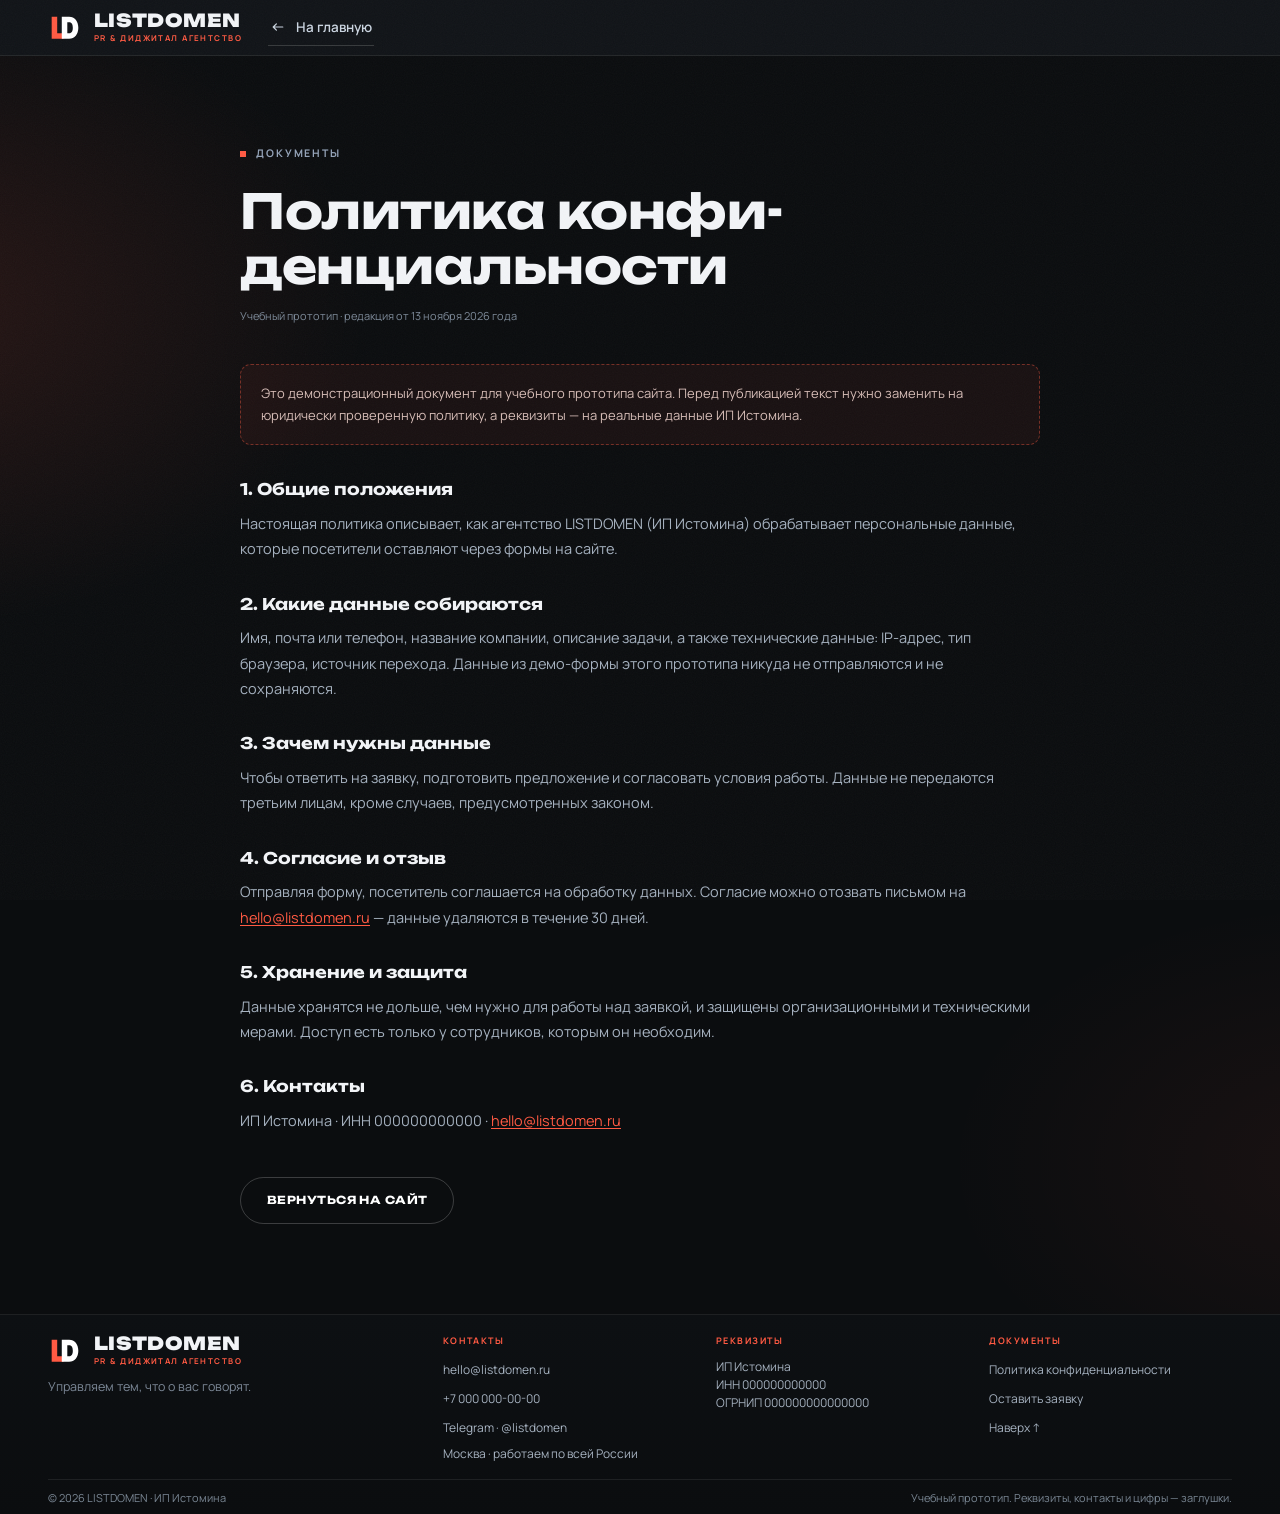
==== commit 0ce153a3: "Новый дизайн LISTDOMEN: переработаны главная, футер и карточки, добавлен эффект свечения" ====
--- a/privacy.html
+++ b/privacy.html
@@ -13,7 +13,7 @@
 <link href="https://fonts.googleapis.com/css2?family=Manrope:wght@400;500;600;700;800&family=Space+Mono:wght@400;700&family=Unbounded:wght@600;700;800;900&display=swap" rel="stylesheet">
 <link rel="stylesheet" href="assets/styles.css">
 </head>
-<body>
+<body id="top">
 
 <header class="site-header is-scrolled">
   <div class="container header-inner">
@@ -39,7 +39,7 @@
 <main class="doc-page">
   <div class="container doc-layout">
     <p class="eyebrow"><span class="eyebrow-dot" aria-hidden="true"></span>ДОКУМЕНТЫ</p>
-    <h1>Политика конфиденциальности</h1>
+    <h1>Политика конфи&shy;денциаль&shy;ности</h1>
     <p class="doc-meta">Учебный прототип · редакция от 13 ноября 2026 года</p>
 
     <div class="doc-content">
@@ -53,16 +53,16 @@
       <p>Настоящая политика описывает, как агентство LISTDOMEN (ИП Истомина) обрабатывает персональные данные, которые посетители оставляют через формы на сайте.</p>
 
       <h2>2. Какие данные собираются</h2>
-      <p>При настроенном подключении сайт передаёт в Supabase Auth адрес электронной почты и пароль для регистрации и входа. Для профиля и заявок могут сохраняться имя, контакт, название компании, выбранная услуга, описание задачи, факт согласия, статус и время создания заявки. Фактический состав технических данных и место хранения зависят от настроек проекта Supabase и должны быть указаны перед публикацией.</p>
+      <p>Имя, почта или телефон, название компании, описание задачи, а также технические данные: IP-адрес, тип браузера, источник перехода. Данные из демо-формы этого прототипа никуда не отправляются и не сохраняются.</p>
 
       <h2>3. Зачем нужны данные</h2>
-      <p>Данные нужны для работы аккаунта, обработки заявки и связи с пользователем. Для авторизации и хранения данных используется Supabase в соответствии с настройками выбранного проекта. Перед запуском необходимо проверить условия сервиса и отразить их в окончательной версии политики.</p>
+      <p>Чтобы ответить на заявку, подготовить предложение и согласовать условия работы. Данные не передаются третьим лицам, кроме случаев, предусмотренных законом.</p>
 
       <h2>4. Согласие и отзыв</h2>
       <p>Отправляя форму, посетитель соглашается на обработку данных. Согласие можно отозвать письмом на <a href="mailto:hello@listdomen.ru">hello@listdomen.ru</a> — данные удаляются в течение 30 дней.</p>
 
       <h2>5. Хранение и защита</h2>
-      <p>Пароль обрабатывается Supabase Auth и не записывается в таблицу заявок. Доступ пользователя к профилю и заявкам ограничивается политиками RLS. Срок хранения, место размещения проекта, порядок удаления данных и меры защиты нужно определить и проверить перед публикацией.</p>
+      <p>Данные хранятся не дольше, чем нужно для работы над заявкой, и защищены организационными и техническими мерами. Доступ есть только у сотрудников, которым он необходим.</p>
 
       <h2>6. Контакты</h2>
       <p>ИП Истомина · ИНН 000000000000 · <a href="mailto:hello@listdomen.ru">hello@listdomen.ru</a></p>
@@ -74,12 +74,53 @@
 
 <footer class="site-footer">
   <div class="container">
-    <div class="footer-bottom" style="margin-top: 0; border-top: 0; padding-top: 0;">
+    <div class="footer-grid">
+      <div class="footer-brand">
+        <a class="logo" href="index.html#home">
+          <svg class="logo-mark" viewBox="0 0 185 150" aria-hidden="true" focusable="false">
+            <path d="M20 15 V135 H85 V105 H50 V15 H20 Z" fill="#FF5A43"/>
+            <path d="M75 15 V135 H115 C145 135 165 110 165 75 C165 40 145 15 115 15 H75 Z M105 45 H115 C130 45 135 58 135 75 C135 92 130 105 115 105 H105 V45 Z" fill="#FFFFFF"/>
+          </svg>
+          <span class="logo-text">
+            <span class="logo-name">LISTDOMEN</span>
+            <span class="logo-descr">PR &amp; ДИДЖИТАЛ АГЕНТСТВО</span>
+          </span>
+        </a>
+        <p class="footer-tagline">Управляем тем, что о вас говорят.</p>
+      </div>
+
+      <div class="footer-col">
+        <h2>Контакты</h2>
+        <a href="mailto:hello@listdomen.ru">hello@listdomen.ru</a>
+        <a href="tel:+70000000000">+7 000 000-00-00</a>
+        <a href="https://t.me/listdomen" target="_blank" rel="noopener">Telegram · @listdomen</a>
+        <p>Москва · работаем по всей России</p>
+      </div>
+
+      <div class="footer-col">
+        <h2>Реквизиты</h2>
+        <p>
+          ИП Истомина<br>
+          ИНН 000000000000<br>
+          ОГРНИП 000000000000000
+        </p>
+      </div>
+
+      <div class="footer-col">
+        <h2>Документы</h2>
+        <a href="privacy.html">Политика конфиденциальности</a>
+        <a class="linklike" href="index.html#request">Оставить заявку</a>
+        <a href="#top">Наверх ↑</a>
+      </div>
+    </div>
+
+    <div class="footer-bottom">
       <span>© 2026 LISTDOMEN · ИП Истомина</span>
-      <span>Учебный прототип. Документ носит демонстрационный характер.</span>
+      <span>Учебный прототип. Реквизиты, контакты и цифры — заглушки.</span>
     </div>
   </div>
 </footer>
 
+<script src="assets/glow.js" defer></script>
 </body>
 </html>
--- a/assets/styles.css
+++ b/assets/styles.css
@@ -1,6 +1,8 @@
 /* ==========================================================================
-   LISTDOMEN — учебный прототип сайта
-   Токены взяты из айдентики (Site/identity/identity_minimal.svg):
+   LISTDOMEN — учебный прототип сайта, версия 2
+   Структура: 6 полноэкранных разделов, переключение по верхней панели.
+
+   Токены взяты из айдентики (identity/identity_minimal.svg):
    coral #FF5A43 · carbon #14171A · slate #3A424E · white #FFFFFF
    Unbounded — заголовки, Manrope — текст, Space Mono — служебные подписи.
    ========================================================================== */
@@ -8,6 +10,8 @@
 :root {
   --coral: #FF5A43;
   --coral-hover: #FF7560;
+  --coral-soft: rgba(255, 90, 67, .12);
+  --coral-line: rgba(255, 90, 67, .3);
   --carbon: #14171A;
   --carbon-deep: #0B0D0F;
   --carbon-card: #15181C;
@@ -25,20 +29,19 @@
   --font-body: 'Manrope', -apple-system, 'Segoe UI', Roboto, Arial, sans-serif;
   --font-mono: 'Space Mono', 'Manrope', monospace;
 
-  --radius-lg: 24px;
-  --radius-md: 18px;
-  --radius-sm: 12px;
+  --radius-lg: 22px;
+  --radius-md: 16px;
+  --radius-sm: 11px;
 
   --container: 1280px;
-  --header-h: 84px;
+  --header-h: 76px;
   --ease: cubic-bezier(.22, 1, .36, 1);
 }
 
 *, *::before, *::after { box-sizing: border-box; }
 
 html {
-  scroll-behavior: smooth;
-  scroll-padding-top: calc(var(--header-h) + 24px);
+  scroll-padding-top: 24px;
   -webkit-text-size-adjust: 100%;
 }
 
@@ -68,7 +71,12 @@
 a { color: inherit; text-decoration: none; }
 button { font: inherit; color: inherit; }
 h1, h2, h3, p, ul { margin: 0; }
-ul { padding: 0; list-style: none; }
+h1, h2, h3 { overflow-wrap: break-word; hyphens: auto; }
+ul, ol { padding: 0; list-style: none; }
+
+.accent { color: var(--coral); }
+
+[hidden] { display: none !important; }
 
 ::selection { background: var(--coral); color: var(--white); }
 
@@ -77,6 +85,9 @@
   outline-offset: 3px;
   border-radius: 4px;
 }
+
+h1[tabindex="-1"]:focus,
+h2[tabindex="-1"]:focus { outline: none; }
 
 .container {
   width: min(var(--container), 100% - 96px);
@@ -100,7 +111,7 @@
   z-index: 100;
   padding: 10px 18px;
   background: var(--coral);
-  color: var(--white);
+  color: var(--carbon);
   border-radius: 999px;
   font-weight: 700;
   transition: transform .2s var(--ease);
@@ -108,31 +119,122 @@
 .skip-link:focus-visible { transform: translate(-50%, 0); }
 
 /* ==========================================================================
-   Шапка
+   Каркас приложения: шапка — разделы — нижняя панель
    ========================================================================== */
 
+html.js body.app {
+  display: flex;
+  flex-direction: column;
+  height: 100vh;
+  height: 100dvh;
+  overflow: hidden;
+}
+
+html.js .site-header { flex: 0 0 auto; }
+
+.deck { position: relative; }
+
+html.js .deck {
+  flex: 1 1 auto;
+  min-height: 0;
+  overflow: hidden;
+}
+
+/* Единый фон для всех разделов: мягкое коралловое свечение по краям.
+   Первый слой — свечение за курсором, координаты приходят из main.js. */
+.screen {
+  padding: clamp(20px, 3vh, 40px) 0;
+  background:
+    radial-gradient(420px circle at var(--glow-x, -9999px) var(--glow-y, -9999px), rgba(255, 90, 67, .10), transparent 68%),
+    radial-gradient(760px 520px at -8% 20%, rgba(255, 90, 67, .12), transparent 62%),
+    radial-gradient(620px 420px at 104% 88%, rgba(255, 90, 67, .06), transparent 62%),
+    var(--carbon-deep);
+}
+
+html.js .screen {
+  position: absolute;
+  inset: 0;
+  display: flex;
+  flex-direction: column;
+  padding: 0;
+  overflow-x: hidden;
+  overflow-y: auto;
+  overscroll-behavior: contain;
+  opacity: 0;
+  visibility: hidden;
+  pointer-events: none;
+  transform: translateY(14px);
+  transition:
+    opacity .45s var(--ease),
+    transform .45s var(--ease),
+    visibility 0s .45s;
+  scrollbar-width: thin;
+  scrollbar-color: #2C343E transparent;
+}
+
+html.js .screen.is-active {
+  opacity: 1;
+  visibility: visible;
+  pointer-events: auto;
+  transform: none;
+  transition:
+    opacity .45s var(--ease),
+    transform .45s var(--ease),
+    visibility 0s;
+}
+
+/* Контент занимает весь экран; подвал начинается сразу за нижней границей
+   и открывается прокруткой раздела. */
+html.js .screen > .container {
+  position: relative;
+  z-index: 1;
+  display: grid;
+  align-content: center;
+  flex: 0 0 auto;
+  min-height: 100%;
+  margin-block: 0;
+  padding-block: clamp(20px, 3vh, 40px);
+}
+
+html.js .screen > .site-footer {
+  position: relative;
+  z-index: 1;
+  flex: 0 0 auto;
+}
+
+.screen::-webkit-scrollbar { width: 9px; }
+.screen::-webkit-scrollbar-track { background: transparent; }
+.screen::-webkit-scrollbar-thumb {
+  background: #2C343E;
+  border: 3px solid transparent;
+  background-clip: content-box;
+  border-radius: 99px;
+}
+
+/* Без JS: разделы идут друг за другом и страница листается как обычно */
+html:not(.js) body.app { display: block; }
+html:not(.js) .screen {
+  padding: clamp(40px, 6vw, 72px) 0;
+  border-bottom: 1px solid var(--line);
+}
+/* ==========================================================================
+   Шапка и навигация по разделам
+   ========================================================================== */
+
 .site-header {
-  position: sticky;
-  top: 0;
-  z-index: 50;
-  background: rgba(20, 23, 26, .72);
-  border-bottom: 1px solid transparent;
-  backdrop-filter: blur(16px) saturate(120%);
-  -webkit-backdrop-filter: blur(16px) saturate(120%);
-  transition: border-color .3s ease, background .3s ease;
-}
-
-.site-header.is-scrolled {
-  border-bottom-color: var(--line);
-  background: rgba(16, 19, 22, .88);
+  position: relative;
+  z-index: 45;
+  background: rgba(18, 21, 24, .92);
+  border-bottom: 1px solid var(--line);
+  backdrop-filter: blur(18px) saturate(120%);
+  -webkit-backdrop-filter: blur(18px) saturate(120%);
 }
 
 .header-inner {
   height: var(--header-h);
   display: flex;
   align-items: center;
-  justify-content: space-between;
-  gap: 32px;
+  gap: clamp(14px, 2vw, 30px);
 }
 
 .logo {
@@ -142,103 +244,127 @@
   flex: 0 0 auto;
 }
 
-.logo-mark { width: 38px; height: auto; }
+.logo-mark { width: 34px; height: auto; }
 
 .logo-text { display: flex; flex-direction: column; gap: 3px; }
 
 .logo-name {
   font-family: var(--font-display);
   font-weight: 900;
-  font-size: 19px;
+  font-size: 18px;
   line-height: 1;
   letter-spacing: .02em;
 }
 
 .logo-descr {
   font-family: var(--font-body);
-  font-size: 8.5px;
+  font-size: 8px;
   font-weight: 700;
-  letter-spacing: .19em;
+  letter-spacing: .18em;
   color: var(--coral);
 }
 
 .nav {
   display: flex;
   align-items: center;
-  gap: 30px;
+  gap: clamp(2px, .45vw, 7px);
   margin-left: auto;
+  min-width: 0;
 }
 
 .nav-link {
+  display: inline-flex;
+  align-items: center;
+  padding: 9px clamp(8px, 1vw, 14px);
+  border-radius: 999px;
+  font-size: clamp(11.5px, .92vw, 13px);
+  font-weight: 600;
+  line-height: 1.2;
+  color: var(--muted);
+  white-space: nowrap;
+  transition: color .2s ease, background .2s ease, box-shadow .25s ease;
+}
+
+.nav-link:hover { color: var(--white); background: rgba(255, 255, 255, .05); }
+
+.nav-link[aria-current="page"] {
+  color: var(--carbon-deep);
+  background: var(--coral);
+  font-weight: 700;
+  box-shadow: 0 10px 26px -14px rgba(255, 90, 67, .9);
+}
+
+/* Бургер и мобильное меню — включаются на планшетах и телефонах */
+.nav-toggle {
+  display: none;
+  align-items: center;
+  justify-content: center;
+  gap: 9px;
+  min-width: 44px;
+  min-height: 44px;
+  margin-left: auto;
+  padding: 0 14px;
+  border: 1px solid var(--line-strong);
+  border-radius: 12px;
+  background: rgba(255, 255, 255, .035);
+  color: var(--white);
+  font-family: var(--font-display);
+  font-size: 10.5px;
+  font-weight: 700;
+  letter-spacing: .08em;
+  text-transform: uppercase;
+  cursor: pointer;
+  transition: color .2s ease, border-color .2s ease, background .2s ease;
+  -webkit-tap-highlight-color: transparent;
+}
+
+.nav-toggle:hover,
+.nav-toggle[aria-expanded="true"] {
+  color: var(--coral);
+  border-color: var(--coral-line);
+  background: var(--coral-soft);
+}
+
+.nav-toggle-box {
   position: relative;
-  font-size: 14px;
-  font-weight: 500;
-  color: var(--ink-soft);
-  padding: 6px 0;
+  display: block;
+  width: 18px;
+  height: 12px;
+  flex: 0 0 auto;
+}
+
+.nav-toggle-box span {
+  position: absolute;
+  left: 0;
+  width: 100%;
+  height: 2px;
+  border-radius: 2px;
+  background: currentColor;
+  transition: top .25s var(--ease), transform .25s var(--ease), opacity .2s ease;
+}
+
+.nav-toggle-box span:nth-child(1) { top: 0; }
+.nav-toggle-box span:nth-child(2) { top: 5px; }
+.nav-toggle-box span:nth-child(3) { top: 10px; }
+
+.nav-toggle[aria-expanded="true"] .nav-toggle-box span:nth-child(1) { top: 5px; transform: rotate(45deg); }
+.nav-toggle[aria-expanded="true"] .nav-toggle-box span:nth-child(2) { opacity: 0; }
+.nav-toggle[aria-expanded="true"] .nav-toggle-box span:nth-child(3) { top: 5px; transform: rotate(-45deg); }
+
+.nav-scrim { display: none; }
+
+.nav-extra { display: none; }
+
+.nav-policy {
+  font-size: 11.5px;
+  color: var(--muted);
+  text-align: center;
   transition: color .2s ease;
 }
-.nav-link--button {
-  border: 0;
-  background: transparent;
-  font-family: inherit;
-  letter-spacing: inherit;
-  cursor: pointer;
-}
-
-.nav-link::after {
-  content: "";
-  position: absolute;
-  left: 0; bottom: 0;
-  width: 100%; height: 1px;
-  background: var(--coral);
-  transform: scaleX(0);
-  transform-origin: left;
-  transition: transform .3s var(--ease);
-}
-
-.nav-link:hover { color: var(--white); }
-.nav-link:hover::after { transform: scaleX(1); }
-
-.nav-extra { display: none; }
-
-.header-actions {
-  display: flex;
-  align-items: center;
-  gap: 22px;
-  flex: 0 0 auto;
-}
-
-.header-phone {
-  font-family: var(--font-mono);
-  font-size: 12.5px;
-  color: var(--ink-soft);
-  transition: color .2s ease;
-}
-.header-phone:hover { color: var(--coral); }
-
-.menu-toggle {
-  display: none;
-  width: 44px; height: 44px;
-  border: 1px solid var(--line);
-  border-radius: 12px;
-  background: transparent;
-  cursor: pointer;
-  position: relative;
-}
-.menu-toggle span {
-  position: absolute;
-  left: 13px;
-  width: 18px; height: 1.5px;
-  background: var(--white);
-  transition: transform .3s var(--ease), top .3s var(--ease);
-}
-.menu-toggle span:nth-child(1) { top: 18px; }
-.menu-toggle span:nth-child(2) { top: 24px; }
-.menu-toggle[aria-expanded="true"] span:nth-child(1) { top: 21px; transform: rotate(45deg); }
-.menu-toggle[aria-expanded="true"] span:nth-child(2) { top: 21px; transform: rotate(-45deg); }
+.nav-policy:hover { color: var(--coral); }
 
 /* ==========================================================================
-   Кнопки
+   Кнопки и ссылки
    ========================================================================== */
 
 .btn {
@@ -261,8 +387,8 @@
 .btn--primary {
   background: var(--coral);
   color: var(--carbon);
-  padding: 16px 28px;
-  font-size: 12px;
+  padding: 14px 26px;
+  font-size: 11.5px;
   box-shadow: 0 10px 30px -12px rgba(255, 90, 67, .5);
 }
 .btn--primary:hover {
@@ -272,16 +398,14 @@
 }
 .btn--primary:active { transform: translateY(0); }
 
-.btn--lg { padding: 21px 34px; font-size: 13px; }
-
-.btn--sm { padding: 12px 20px; font-size: 10.5px; }
+.btn--lg { padding: clamp(16px, 2.2vh, 20px) 32px; font-size: clamp(11.5px, 1.5vh, 13px); }
 
 .btn--ghost {
   background: transparent;
   color: var(--white);
   border: 1px solid rgba(255, 255, 255, .2);
-  padding: 16px 28px;
-  font-size: 11.5px;
+  padding: 14px 26px;
+  font-size: 11px;
 }
 .btn--ghost:hover {
   border-color: var(--coral);
@@ -289,7 +413,7 @@
   transform: translateY(-2px);
 }
 
-.btn--wide { width: 100%; padding: 19px 28px; font-size: 12.5px; }
+.btn--wide { width: 100%; padding: 17px 28px; font-size: 12px; }
 
 .btn-arrow { width: 17px; height: 17px; flex: 0 0 auto; transition: transform .25s var(--ease); }
 .btn:hover .btn-arrow { transform: translateX(4px); }
@@ -298,7 +422,7 @@
   display: inline-flex;
   align-items: center;
   gap: 10px;
-  font-size: 14px;
+  font-size: 13.5px;
   font-weight: 600;
   color: var(--ink-soft);
   padding: 8px 2px;
@@ -310,54 +434,8 @@
 .link-arrow:hover svg { transform: translateX(4px); }
 
 /* ==========================================================================
-   Главный экран
+   Общие элементы раздела
    ========================================================================== */
-
-.hero {
-  position: relative;
-  isolation: isolate;
-  padding: clamp(48px, 6vw, 84px) 0 clamp(56px, 6vw, 90px);
-  overflow: hidden;
-}
-
-.hero-grid-bg {
-  position: absolute;
-  inset: -10% -10% 0;
-  z-index: -2;
-  background-image:
-    linear-gradient(to right, rgba(255, 255, 255, .045) 1px, transparent 1px),
-    linear-gradient(to bottom, rgba(255, 255, 255, .045) 1px, transparent 1px);
-  background-size: 92px 92px;
-  -webkit-mask-image: radial-gradient(ellipse 80% 75% at 55% 35%, #000 15%, transparent 72%);
-  mask-image: radial-gradient(ellipse 80% 75% at 55% 35%, #000 15%, transparent 72%);
-}
-
-.hero-glow {
-  position: absolute;
-  top: -20%; right: -8%;
-  width: 70vw; height: 70vw;
-  max-width: 980px; max-height: 980px;
-  z-index: -2;
-  background: radial-gradient(circle at center, rgba(255, 90, 67, .16), rgba(255, 90, 67, .05) 42%, transparent 68%);
-  pointer-events: none;
-}
-
-.hero-spot {
-  position: absolute;
-  inset: 0;
-  z-index: -1;
-  pointer-events: none;
-  background: radial-gradient(440px circle at var(--mx, 70%) var(--my, 30%), rgba(255, 90, 67, .10), transparent 68%);
-}
-
-.hero-inner {
-  display: grid;
-  grid-template-columns: minmax(0, 1.06fr) minmax(0, .94fr);
-  align-items: center;
-  gap: clamp(40px, 5vw, 84px);
-}
-
-.hero-copy { max-width: 620px; }
 
 .eyebrow {
   display: flex;
@@ -379,42 +457,57 @@
 
 .eyebrow-sep { color: var(--slate); }
 
-.hero-title {
-  margin-top: 28px;
+/* На вторичных разделах подпись становится цветной плашкой */
+.screen:not(.screen--home) .eyebrow {
+  display: inline-flex;
+  padding: 6px 12px;
+  border: 1px solid var(--coral-line);
+  border-radius: 999px;
+  background: var(--coral-soft);
+  color: var(--ink-soft);
+}
+
+.section-head {
+  display: grid;
+  grid-template-columns: minmax(0, 1.35fr) minmax(0, .65fr);
+  gap: clamp(14px, 2vh, 24px) clamp(32px, 4.4vw, 64px);
+  align-items: end;
+  margin-bottom: clamp(18px, 3.4vh, 44px);
+}
+
+.section-head h2 {
+  margin-top: clamp(10px, 1.8vh, 18px);
   font-family: var(--font-display);
-  font-weight: 800;
-  font-size: clamp(2.4rem, 4.65vw, 4.25rem);
-  line-height: 1.04;
-  letter-spacing: -.015em;
-}
-
-.hero-title .line { display: block; white-space: nowrap; }
-.hero-title .accent { color: var(--coral); }
-
-.hero-lead {
-  margin-top: clamp(22px, 2.4vw, 30px);
-  max-width: 46ch;
-  font-size: clamp(15.5px, 1.3vw, 18px);
-  line-height: 1.62;
-  color: #A6B2C0;
-}
-
-.hero-actions {
-  display: flex;
-  align-items: center;
+  font-size: clamp(1.45rem, min(3vw, 4.7vh), 2.5rem);
+  font-weight: 700;
+  line-height: 1.13;
+  letter-spacing: -.01em;
+  text-wrap: balance;
+}
+
+.section-note {
+  max-width: 40ch;
+  padding-bottom: 4px;
+  font-size: clamp(12.5px, min(.95vw, 1.65vh), 14.5px);
+  line-height: 1.6;
+  color: var(--muted);
+}
+
+.screen-foot {
+  display: flex;
+  align-items: center;
+  justify-content: space-between;
   flex-wrap: wrap;
-  gap: 14px 26px;
-  margin-top: clamp(28px, 3vw, 38px);
-}
-
-.hero-note {
-  display: flex;
-  align-items: center;
-  gap: 9px;
-  margin-top: 18px;
-  font-size: 12.5px;
-  color: #7C8897;
-}
+  gap: 12px 24px;
+  margin-top: clamp(18px, 3vh, 32px);
+  padding: clamp(12px, 1.8vh, 18px) clamp(14px, 1.6vw, 22px);
+  border: 1px solid var(--line-strong);
+  border-left: 3px solid var(--coral);
+  border-radius: 14px;
+  background: linear-gradient(90deg, var(--coral-soft), transparent 62%);
+}
+
+.screen-foot p { font-size: 13.5px; color: var(--muted); }
 
 .pulse-dot {
   position: relative;
@@ -437,37 +530,87 @@
   70%, 100% { transform: scale(1.7); opacity: 0; }
 }
 
+/* ==========================================================================
+   01 — Главный экран
+   ========================================================================== */
+
+.hero-inner {
+  display: grid;
+  grid-template-columns: minmax(0, 1.04fr) minmax(0, .96fr);
+  align-items: center;
+  gap: clamp(26px, 3.6vw, 62px);
+}
+
+.hero-copy { max-width: 620px; min-width: 0; }
+
+.hero-title {
+  margin-top: clamp(12px, 2vh, 24px);
+  font-family: var(--font-display);
+  font-weight: 800;
+  font-size: clamp(1.95rem, min(4.5vw, 6.4vh), 3.9rem);
+  line-height: 1.03;
+  letter-spacing: -.015em;
+}
+
+.hero-title .line { display: block; white-space: nowrap; }
+.hero-title .accent { color: var(--coral); }
+
+.hero-lead {
+  margin-top: clamp(12px, 2.1vh, 24px);
+  max-width: 45ch;
+  font-size: clamp(13.5px, min(1.1vw, 1.8vh), 17px);
+  line-height: 1.58;
+  color: #A6B2C0;
+}
+
+.hero-actions {
+  display: flex;
+  align-items: center;
+  flex-wrap: wrap;
+  gap: 12px 24px;
+  margin-top: clamp(16px, 2.8vh, 34px);
+}
+
+.hero-note {
+  display: flex;
+  align-items: center;
+  gap: 9px;
+  margin-top: clamp(12px, 1.8vh, 18px);
+  font-size: 12px;
+  color: #7C8897;
+}
+
 .hero-stats {
   display: grid;
   grid-template-columns: repeat(3, minmax(0, 1fr));
-  gap: clamp(14px, 2vw, 28px);
-  margin-top: clamp(34px, 4vw, 50px);
-  padding-top: clamp(22px, 2.6vw, 30px);
+  gap: clamp(12px, 1.8vw, 26px);
+  margin-top: clamp(16px, 3vh, 36px);
+  padding-top: clamp(12px, 2vh, 24px);
   border-top: 1px solid var(--line);
 }
 
 .hero-stats li {
   display: flex;
   flex-direction: column;
-  gap: 7px;
+  gap: 6px;
 }
 
 .hero-stats li + li {
-  padding-left: clamp(14px, 2vw, 28px);
+  padding-left: clamp(12px, 1.8vw, 26px);
   border-left: 1px solid var(--line);
 }
 
 .hero-stats strong {
   font-family: var(--font-display);
-  font-size: clamp(21px, 2.2vw, 28px);
+  font-size: clamp(18px, min(2vw, 3.3vh), 26px);
   font-weight: 800;
   line-height: 1;
   color: var(--white);
 }
 
 .hero-stats span {
-  font-size: 11.5px;
-  line-height: 1.45;
+  font-size: 11px;
+  line-height: 1.4;
   color: var(--muted-dim);
 }
 
@@ -475,15 +618,8 @@
 
 .hero-visual {
   position: relative;
-  padding: 10px 0 72px;
-}
-
-.panel-glow {
-  position: absolute;
-  inset: 8% -6% -6%;
-  background: radial-gradient(circle at 60% 45%, rgba(255, 90, 67, .2), transparent 66%);
-  filter: blur(10px);
-  pointer-events: none;
+  padding: 4px 0 clamp(24px, 4.2vh, 48px);
+  min-width: 0;
 }
 
 .panel {
@@ -500,20 +636,20 @@
 .panel-head {
   display: flex;
   align-items: center;
-  gap: 12px;
-  padding: 16px 20px;
+  gap: 10px;
+  padding: 12px 16px;
   border-bottom: 1px solid var(--line);
 }
 
 .panel-mark {
-  width: 14px; height: 14px;
+  width: 13px; height: 13px;
   background: var(--coral);
   border-radius: 3px;
   flex: 0 0 auto;
 }
 
 .panel-title {
-  font-size: 12px;
+  font-size: 11.5px;
   font-weight: 700;
   letter-spacing: .06em;
   text-transform: uppercase;
@@ -524,12 +660,12 @@
   display: inline-flex;
   align-items: center;
   gap: 6px;
-  margin-left: 4px;
-  padding: 4px 9px;
+  margin-left: 2px;
+  padding: 3px 8px;
   border: 1px solid rgba(255, 90, 67, .3);
   border-radius: 999px;
   font-family: var(--font-mono);
-  font-size: 9px;
+  font-size: 8.5px;
   font-weight: 700;
   letter-spacing: .1em;
   color: var(--coral);
@@ -549,39 +685,40 @@
 
 .panel-period {
   margin-left: auto;
+  padding: 4px 8px;
+  border: 1px solid var(--line);
+  border-radius: 6px;
+  white-space: nowrap;
   font-family: var(--font-body);
-  font-size: 9.5px;
+  font-size: 9px;
   font-weight: 600;
   letter-spacing: .1em;
   text-transform: uppercase;
   color: var(--muted);
-  padding: 5px 9px;
-  border: 1px solid var(--line);
-  border-radius: 6px;
 }
 
 .panel-metric {
   display: flex;
   align-items: flex-start;
   justify-content: space-between;
-  gap: 16px;
-  padding: 22px 22px 6px;
+  gap: 14px;
+  padding: clamp(12px, 2vh, 18px) 18px 2px;
 }
 
 .metric-label {
   display: block;
-  font-size: 10px;
+  font-size: 9.5px;
   font-weight: 600;
-  letter-spacing: .14em;
+  letter-spacing: .13em;
   text-transform: uppercase;
   color: var(--muted-dim);
 }
 
 .metric-value {
   display: block;
-  margin-top: 8px;
+  margin-top: 6px;
   font-family: var(--font-display);
-  font-size: clamp(34px, 3.4vw, 46px);
+  font-size: clamp(26px, min(2.8vw, 4.8vh), 40px);
   font-weight: 800;
   line-height: 1;
   letter-spacing: -.01em;
@@ -591,27 +728,27 @@
   display: inline-flex;
   align-items: center;
   gap: 5px;
-  margin-top: 4px;
-  padding: 6px 11px;
+  margin-top: 2px;
+  padding: 5px 10px;
   border-radius: 999px;
   background: rgba(255, 90, 67, .1);
   border: 1px solid rgba(255, 90, 67, .22);
   color: var(--coral);
   font-family: var(--font-mono);
-  font-size: 11px;
+  font-size: 10.5px;
   font-weight: 700;
 }
 .metric-delta svg { width: 11px; height: 11px; }
 
-.chart { padding: 10px 14px 0; }
-.chart svg { width: 100%; height: 118px; }
+.chart { padding: 6px 10px 0; }
+.chart svg { width: 100%; height: clamp(64px, 10.5vh, 96px); }
 
 .chart-axis {
   display: flex;
   justify-content: space-between;
   padding: 2px 8px 0;
   font-family: var(--font-body);
-  font-size: 8.5px;
+  font-size: 8px;
   font-weight: 600;
   letter-spacing: .1em;
   color: #6F7C8B;
@@ -619,22 +756,22 @@
 
 .tone {
   display: grid;
-  gap: 8px;
-  padding: 18px 22px 16px;
+  gap: 6px;
+  padding: clamp(8px, 1.6vh, 14px) 18px;
 }
 
 .tone-row {
   display: grid;
-  grid-template-columns: 76px minmax(0, 1fr) 34px;
-  align-items: center;
-  gap: 12px;
-  font-size: 11.5px;
+  grid-template-columns: 74px minmax(0, 1fr) 32px;
+  align-items: center;
+  gap: 10px;
+  font-size: 11px;
   color: var(--muted);
 }
 
 .tone-row b {
   font-family: var(--font-mono);
-  font-size: 10.5px;
+  font-size: 10px;
   font-weight: 400;
   text-align: right;
   color: var(--ink-soft);
@@ -656,34 +793,32 @@
 .tone-bar i.neutral { background: #6B7887; }
 .tone-bar i.negative { background: var(--slate); }
 
-.feed {
-  padding: 0 22px;
-}
+.feed { padding: 0 18px; }
 
 .feed li {
   display: grid;
-  grid-template-columns: 38px minmax(0, 1fr) auto;
-  align-items: center;
-  gap: 12px;
-  padding: 11px 0;
+  grid-template-columns: 36px minmax(0, 1fr) auto;
+  align-items: center;
+  gap: 10px;
+  padding: 8px 0;
   border-top: 1px solid rgba(255, 255, 255, .055);
 }
 
 .tag {
   display: inline-flex;
   justify-content: center;
-  padding: 3px 0;
+  padding: 2px 0;
   border: 1px solid rgba(255, 90, 67, .32);
   border-radius: 4px;
   font-family: var(--font-body);
-  font-size: 8.5px;
+  font-size: 8px;
   font-weight: 700;
   letter-spacing: .06em;
   color: var(--coral);
 }
 
 .feed p {
-  font-size: 12px;
+  font-size: 11.5px;
   color: #B4BFCC;
   white-space: nowrap;
   overflow: hidden;
@@ -692,7 +827,7 @@
 
 .feed time {
   font-family: var(--font-mono);
-  font-size: 9.5px;
+  font-size: 9px;
   color: #6F7C8B;
 }
 
@@ -701,10 +836,10 @@
   align-items: center;
   justify-content: space-between;
   gap: 12px;
-  padding: 11px 22px;
+  padding: 8px 18px;
   border-top: 1px solid var(--line);
   background: rgba(255, 255, 255, .018);
-  font-size: 9px;
+  font-size: 8.5px;
   font-weight: 600;
   letter-spacing: .1em;
   text-transform: uppercase;
@@ -713,15 +848,15 @@
 
 .float-card {
   position: absolute;
-  left: -30px;
-  bottom: 8px;
-  display: flex;
-  align-items: center;
-  gap: 13px;
-  padding: 13px 16px;
+  left: -18px;
+  bottom: -10px;
+  display: flex;
+  align-items: center;
+  gap: 11px;
+  padding: 10px 14px;
   border: 1px solid rgba(255, 255, 255, .12);
-  border-radius: 16px;
-  background: rgba(21, 24, 28, .9);
+  border-radius: 14px;
+  background: rgba(21, 24, 28, .92);
   backdrop-filter: blur(12px);
   -webkit-backdrop-filter: blur(12px);
   box-shadow: 0 24px 50px -20px rgba(0, 0, 0, .85);
@@ -730,41 +865,42 @@
 .play {
   display: grid;
   place-items: center;
-  width: 40px; height: 40px;
+  width: 34px; height: 34px;
   border-radius: 50%;
   background: var(--coral);
   color: var(--white);
   flex: 0 0 auto;
 }
-.play svg { width: 15px; height: 15px; margin-left: 2px; }
-
-.float-text { display: flex; flex-direction: column; gap: 3px; }
+.play svg { width: 13px; height: 13px; margin-left: 2px; }
+
+.float-text { display: flex; flex-direction: column; gap: 2px; }
 
 .float-label {
   font-family: var(--font-mono);
-  font-size: 8.5px;
+  font-size: 8px;
   letter-spacing: .12em;
   color: var(--coral);
 }
 
 .float-text strong {
-  font-size: 12.5px;
+  font-size: 11.5px;
   font-weight: 700;
   line-height: 1.2;
 }
 
-.float-meta { font-size: 10.5px; color: var(--muted-dim); }
-
-/* ==========================================================================
-   Бегущая строка
-   ========================================================================== */
+.float-meta { font-size: 9.5px; color: var(--muted-dim); }
+
+/* --- Бегущая строка ------------------------------------------------------- */
 
 .marquee {
-  border-top: 1px solid var(--line);
-  border-bottom: 1px solid var(--line);
-  padding: 19px 0;
+  margin-top: clamp(14px, 2.6vh, 28px);
+  padding: 8px 0;
+  border: 1px solid var(--line);
+  border-radius: 999px;
+  background: rgba(255, 255, 255, .014);
   overflow: hidden;
-  background: rgba(255, 255, 255, .012);
+  -webkit-mask-image: linear-gradient(to right, transparent, #000 4%, #000 96%, transparent);
+  mask-image: linear-gradient(to right, transparent, #000 4%, #000 96%, transparent);
 }
 
 .marquee-track {
@@ -777,9 +913,9 @@
 .marquee:hover .marquee-track { animation-play-state: paused; }
 
 .marquee-item {
-  padding: 0 26px;
+  padding: 0 22px;
   font-family: var(--font-display);
-  font-size: 11px;
+  font-size: 9.5px;
   font-weight: 600;
   letter-spacing: .12em;
   text-transform: uppercase;
@@ -788,7 +924,7 @@
 }
 
 .marquee-dot {
-  width: 5px; height: 5px;
+  width: 4px; height: 4px;
   background: var(--coral);
   transform: rotate(45deg);
   flex: 0 0 auto;
@@ -800,291 +936,559 @@
 }
 
 /* ==========================================================================
-   Услуги
+   02 — Услуги
    ========================================================================== */
 
-.services {
+.cards {
+  display: grid;
+  grid-template-columns: repeat(3, minmax(0, 1fr));
+  gap: 16px;
+}
+
+.card {
   position: relative;
-  padding: clamp(72px, 8vw, 120px) 0 clamp(64px, 7vw, 100px);
-}
-
-.section-head {
+  display: flex;
+  flex-direction: column;
+  padding: clamp(18px, 2.6vh, 26px);
+  overflow: hidden;
+  background: linear-gradient(165deg, #1A2027 0%, #12161A 74%);
+  border: 1px solid var(--line-strong);
+  border-radius: var(--radius-md);
+  transition: transform .35s var(--ease), border-color .3s ease, background .3s ease;
+}
+
+.card::before {
+  content: "";
+  position: absolute;
+  inset: 0 0 auto;
+  height: 3px;
+  background: linear-gradient(90deg, var(--accent, var(--coral)), transparent 78%);
+}
+
+.card > * { position: relative; z-index: 1; }
+
+.card:hover {
+  transform: translateY(-5px);
+  border-color: var(--accent-line, var(--coral-line));
+  background: linear-gradient(165deg, #1E242C 0%, #14181D 74%);
+}
+
+.card-top {
+  display: flex;
+  align-items: center;
+  justify-content: space-between;
+  gap: 12px;
+}
+
+.card-num {
+  display: inline-grid;
+  place-items: center;
+  width: 32px;
+  height: 32px;
+  border: 1px solid var(--accent-line, var(--coral-line));
+  border-radius: 10px;
+  background: var(--accent-soft, var(--coral-soft));
+  font-family: var(--font-mono);
+  font-size: 10.5px;
+  letter-spacing: .04em;
+  color: var(--accent, var(--coral));
+}
+
+.card-arrow {
   display: grid;
-  grid-template-columns: minmax(0, 1.4fr) minmax(0, .6fr);
-  gap: 32px 64px;
-  align-items: end;
-  margin-bottom: clamp(36px, 4vw, 56px);
-}
-
-.section-head h2 {
-  margin-top: 20px;
+  place-items: center;
+  width: 32px; height: 32px;
+  border: 1px solid var(--accent-line, var(--line));
+  border-radius: 50%;
+  color: var(--accent, var(--muted));
+  transition: color .25s ease, border-color .25s ease, transform .3s var(--ease);
+}
+.card-arrow svg { width: 14px; height: 14px; }
+.card:hover .card-arrow { color: var(--accent, var(--coral)); border-color: var(--accent, var(--coral)); transform: rotate(45deg); }
+
+.card h3 {
+  margin-top: clamp(14px, 2.6vh, 28px);
   font-family: var(--font-display);
-  font-size: clamp(1.75rem, 3.4vw, 2.9rem);
+  font-size: clamp(16px, min(1.35vw, 2.2vh), 18.5px);
+  font-weight: 700;
+  line-height: 1.25;
+}
+
+.card p {
+  margin-top: clamp(8px, 1.2vh, 12px);
+  font-size: clamp(12px, min(.92vw, 1.6vh), 13.5px);
+  line-height: 1.6;
+  color: #9AA7B5;
+}
+
+.chips {
+  display: flex;
+  flex-wrap: wrap;
+  gap: 6px;
+  margin-top: auto;
+  padding-top: clamp(12px, 2vh, 20px);
+  border-top: 1px solid var(--line);
+}
+
+.chips li {
+  padding: 4px 9px;
+  border: 1px solid var(--accent-line, rgba(255, 255, 255, .09));
+  border-radius: 999px;
+  background: var(--accent-soft, transparent);
+  font-size: 10px;
+  font-weight: 600;
+  color: #C6D0DB;
+}
+
+.services-foot {
+  display: flex;
+  align-items: center;
+  justify-content: space-between;
+  flex-wrap: wrap;
+  gap: 14px 24px;
+  margin-top: clamp(16px, 2.8vh, 30px);
+  padding: clamp(12px, 1.8vh, 18px) clamp(14px, 1.6vw, 22px);
+  border: 1px solid var(--line-strong);
+  border-left: 3px solid var(--coral);
+  border-radius: 14px;
+  background: linear-gradient(90deg, var(--coral-soft), transparent 62%);
+}
+
+.services-foot p { font-size: 13.5px; color: var(--muted); }
+
+/* ==========================================================================
+   03 — Этапы работы
+   ========================================================================== */
+
+.steps {
+  display: grid;
+  grid-template-columns: repeat(4, minmax(0, 1fr));
+  border-top: 1px solid var(--line-strong);
+}
+
+.step {
+  --step-accent: var(--coral);
+  --step-soft: var(--coral-soft);
+  --step-line: var(--coral-line);
+  position: relative;
+  display: flex;
+  flex-direction: column;
+  padding: clamp(14px, 2.4vh, 24px) 22px clamp(12px, 2.2vh, 22px) 0;
+  border-right: 1px solid var(--line);
+}
+
+.step + .step { padding-left: 22px; }
+.step:last-child { padding-right: 0; border-right: 0; }
+
+.step::before {
+  content: "";
+  position: absolute;
+  top: -1px; left: 0;
+  width: 100%; height: 2px;
+  background: linear-gradient(90deg, var(--step-accent), transparent 88%);
+}
+
+.step-num {
+  display: inline-grid;
+  place-items: center;
+  width: 32px;
+  height: 32px;
+  border: 1px solid var(--step-line);
+  border-radius: 10px;
+  background: var(--step-soft);
+  font-family: var(--font-mono);
+  font-size: 10.5px;
+  letter-spacing: .04em;
+  color: var(--step-accent);
+}
+
+.step h3 {
+  margin-top: clamp(10px, 1.8vh, 20px);
+  font-family: var(--font-display);
+  font-size: clamp(14.5px, min(1.2vw, 2vh), 17px);
+  font-weight: 700;
+  line-height: 1.3;
+  text-wrap: balance;
+}
+
+.step p {
+  margin-top: clamp(7px, 1vh, 10px);
+  margin-bottom: auto;
+  font-size: clamp(12px, min(.9vw, 1.55vh), 13px);
+  line-height: 1.6;
+  color: #A7B3C1;
+}
+
+.step-time {
+  width: fit-content;
+  margin-top: clamp(12px, 2vh, 18px);
+  padding: 5px 9px;
+  border: 1px solid var(--step-line);
+  border-radius: 999px;
+  background: var(--step-soft);
+  font-family: var(--font-mono);
+  font-size: 9.5px;
+  letter-spacing: .08em;
+  text-transform: uppercase;
+  color: var(--step-accent);
+}
+
+/* ==========================================================================
+   04 — Портфолио
+   ========================================================================== */
+
+.case-grid {
+  display: grid;
+  grid-template-columns: repeat(4, minmax(0, 1fr));
+  gap: 14px;
+}
+
+.case {
+  display: flex;
+  flex-direction: column;
+  overflow: hidden;
+  border: 1px solid var(--line-strong);
+  border-radius: var(--radius-md);
+  background: var(--carbon-card);
+  transition: transform .35s var(--ease), border-color .3s ease;
+}
+
+.case:hover {
+  transform: translateY(-4px);
+  border-color: rgba(var(--case-rgb, 255, 90, 67), .5);
+  box-shadow: 0 22px 44px -28px rgba(var(--case-rgb, 255, 90, 67), .55);
+}
+
+.case-visual {
+  --case-accent: rgb(var(--case-rgb, 255, 90, 67));
+  position: relative;
+  isolation: isolate;
+  aspect-ratio: 4 / 3;
+  overflow: hidden;
+  border-bottom: 1px solid var(--line);
+  background:
+    radial-gradient(135% 125% at 90% 4%, rgba(var(--case-rgb, 255, 90, 67), .30), transparent 58%),
+    linear-gradient(155deg, #242B34 0%, #111519 74%);
+}
+
+.case-visual::before {
+  content: "";
+  position: absolute;
+  inset: 0;
+  z-index: 0;
+  background-image:
+    linear-gradient(to right, rgba(255, 255, 255, .045) 1px, transparent 1px),
+    linear-gradient(to bottom, rgba(255, 255, 255, .045) 1px, transparent 1px);
+  background-size: 42px 42px;
+  -webkit-mask-image: linear-gradient(160deg, #000 10%, transparent 78%);
+  mask-image: linear-gradient(160deg, #000 10%, transparent 78%);
+}
+
+.case-demo {
+  position: absolute;
+  top: 12px; right: 12px;
+  z-index: 3;
+  padding: 3px 8px;
+  border: 1px dashed rgba(var(--case-rgb, 255, 90, 67), .5);
+  border-radius: 999px;
+  background: rgba(11, 13, 15, .6);
+  backdrop-filter: blur(4px);
+  -webkit-backdrop-filter: blur(4px);
+  font-family: var(--font-mono);
+  font-size: 8px;
+  letter-spacing: .14em;
+  text-transform: uppercase;
+  color: var(--ink-soft);
+}
+
+.case-type {
+  position: absolute;
+  left: 16px; top: 14px;
+  z-index: 3;
+  padding: 3px 8px;
+  border: 1px solid rgba(var(--case-rgb, 255, 90, 67), .4);
+  border-radius: 999px;
+  background: rgba(var(--case-rgb, 255, 90, 67), .14);
+  font-family: var(--font-mono);
+  font-size: 8.5px;
+  letter-spacing: .14em;
+  text-transform: uppercase;
+  color: var(--case-accent, var(--coral));
+}
+
+.case-ghost {
+  position: absolute;
+  right: 10px; bottom: -16px;
+  z-index: 0;
+  font-family: var(--font-display);
+  font-size: clamp(72px, 7vw, 108px);
+  font-weight: 900;
+  line-height: .78;
+  letter-spacing: -.04em;
+  color: rgba(255, 255, 255, .045);
+}
+
+.case-shape {
+  position: absolute;
+  left: 18px; right: 18px; bottom: 22px;
+  z-index: 2;
+  display: flex;
+  align-items: flex-end;
+  gap: 8px;
+}
+
+.case-shape i {
+  display: block;
+  width: 22px;
+  height: 40px;
+  border-radius: 2px;
+  background: linear-gradient(180deg, var(--case-accent), rgba(var(--case-rgb), .18));
+}
+
+.case-shape i:nth-child(2) { height: 64px; }
+.case-shape i:nth-child(3) { height: 32px; }
+.case-shape i:nth-child(4) { height: 78px; }
+.case-shape i:nth-child(5) { height: 50px; }
+
+.case-visual--video .case-shape { bottom: 20px; }
+.case-visual--video .case-shape i {
+  display: grid;
+  place-items: center;
+  width: 60px; height: 60px;
+  border-radius: 50%;
+  border: 1px solid rgba(var(--case-rgb), .58);
+  background: rgba(var(--case-rgb), .14);
+  box-shadow: 0 0 0 12px rgba(var(--case-rgb), .06);
+}
+.case-visual--video .case-shape i::after {
+  content: "";
+  width: 0; height: 0;
+  margin-left: 5px;
+  border-top: 9px solid transparent;
+  border-bottom: 9px solid transparent;
+  border-left: 14px solid var(--case-accent);
+}
+
+.case-visual--crisis .case-shape i { width: 5px; height: 74px; }
+
+.case-body {
+  display: flex;
+  flex: 1;
+  flex-direction: column;
+  padding: 15px 16px 16px;
+}
+
+.case-meta {
+  display: flex;
+  align-items: center;
+  gap: 6px;
+  font-family: var(--font-mono);
+  font-size: 8.5px;
+  letter-spacing: .12em;
+  text-transform: uppercase;
+  color: var(--muted-dim);
+}
+
+.case-meta::before {
+  content: "";
+  width: 5px; height: 5px;
+  border-radius: 50%;
+  background: rgb(var(--case-rgb, 255, 90, 67));
+  flex: 0 0 auto;
+}
+
+.case-body h3 {
+  margin-top: 7px;
+  font-family: var(--font-display);
+  font-size: clamp(13.5px, min(1.1vw, 1.85vh), 15.5px);
+  font-weight: 700;
+  line-height: 1.3;
+}
+
+.case-body > p:not(.case-meta) {
+  margin-top: 7px;
+  font-size: clamp(11.5px, min(.85vw, 1.5vh), 12.5px);
+  line-height: 1.55;
+  color: #97A4B2;
+}
+
+.case-stats {
+  display: grid;
+  grid-template-columns: repeat(2, minmax(0, 1fr));
+  gap: 12px;
+  margin-top: auto;
+  padding-top: clamp(10px, 1.8vh, 16px);
+  border-top: 1px solid var(--line);
+}
+
+.case-stats div { display: flex; flex-direction: column; gap: 3px; }
+
+.case-stats strong {
+  font-family: var(--font-display);
+  font-size: clamp(15px, min(1.4vw, 2.2vh), 18px);
+  font-weight: 800;
+  line-height: 1;
+  color: rgb(var(--case-rgb, 255, 90, 67));
+}
+
+.case-stats span { font-size: 9.5px; color: var(--muted-dim); }
+
+/* ==========================================================================
+   05 — Преимущества
+   ========================================================================== */
+
+.adv-grid {
+  display: grid;
+  grid-template-columns: minmax(0, 1.05fr) minmax(0, 1fr);
+  gap: clamp(28px, 4.6vw, 76px);
+  align-items: center;
+}
+
+.adv-copy h2 {
+  margin-top: clamp(10px, 1.8vh, 20px);
+  font-family: var(--font-display);
+  font-size: clamp(1.4rem, min(2.45vw, 4.1vh), 1.95rem);
   font-weight: 700;
   line-height: 1.14;
   letter-spacing: -.01em;
   text-wrap: balance;
 }
 
-.section-note {
-  max-width: 38ch;
-  padding-bottom: 6px;
-  font-size: 14.5px;
+.adv-copy > p:not(.eyebrow) {
+  margin-top: clamp(12px, 1.8vh, 18px);
+  max-width: 42ch;
+  font-size: clamp(13px, min(.95vw, 1.65vh), 14.5px);
   line-height: 1.65;
   color: var(--muted);
 }
 
-.cards {
+.adv-copy .btn { margin-top: clamp(14px, 2.2vh, 24px); }
+
+.adv-facts {
   display: grid;
   grid-template-columns: repeat(3, minmax(0, 1fr));
-  gap: 18px;
-}
-
-.card {
-  display: flex;
-  flex-direction: column;
-  padding: 26px 26px 28px;
-  background: var(--carbon-card);
-  border: 1px solid var(--line-strong);
-  border-radius: var(--radius-md);
-  transition: transform .35s var(--ease), border-color .3s ease, background .3s ease;
-}
-
-.card:hover {
-  transform: translateY(-5px);
-  border-color: rgba(255, 90, 67, .45);
-  background: #171B20;
-}
-
-.card-top {
-  display: flex;
-  align-items: center;
-  justify-content: space-between;
-}
-
-.card-num {
+  gap: 8px;
+  margin-top: clamp(14px, 2.2vh, 24px);
+}
+
+.adv-fact {
+  --fact-soft: var(--coral-soft);
+  --fact-line: var(--coral-line);
+  --fact-accent: var(--coral);
+  padding: 10px 11px;
+  border: 1px solid var(--fact-line);
+  border-radius: 12px;
+  background: linear-gradient(160deg, var(--fact-soft), transparent 80%);
+}
+
+.adv-fact strong {
+  display: block;
+  font-family: var(--font-display);
+  font-size: clamp(17px, min(1.7vw, 3vh), 23px);
+  font-weight: 800;
+  line-height: 1;
+  color: var(--fact-accent);
+}
+
+.adv-fact span {
+  display: block;
+  margin-top: 5px;
+  font-size: 9.5px;
+  line-height: 1.35;
+  color: #A6B2C0;
+}
+
+.adv-list { display: grid; }
+
+.adv-item {
+  --adv-accent: var(--coral);
+  --adv-soft: var(--coral-soft);
+  --adv-line: var(--coral-line);
+  display: grid;
+  grid-template-columns: 40px minmax(0, 1fr);
+  gap: 14px;
+  padding: clamp(12px, 2.1vh, 22px) 0;
+  border-top: 1px solid var(--line-strong);
+}
+
+.adv-item:last-child { border-bottom: 1px solid var(--line-strong); }
+
+.adv-num {
+  display: inline-grid;
+  place-items: center;
+  width: 32px;
+  height: 32px;
+  border: 1px solid var(--adv-line);
+  border-radius: 10px;
+  background: var(--adv-soft);
   font-family: var(--font-mono);
-  font-size: 11px;
-  letter-spacing: .1em;
-  color: var(--coral);
-}
-
-.card-arrow {
+  font-size: 10.5px;
+  letter-spacing: .04em;
+  color: var(--adv-accent);
+}
+
+.adv-item h3 {
+  font-family: var(--font-display);
+  font-size: clamp(14.5px, min(1.2vw, 2vh), 17px);
+  font-weight: 700;
+  line-height: 1.3;
+}
+
+.adv-item p {
+  margin-top: clamp(5px, .8vh, 8px);
+  font-size: clamp(12px, min(.9vw, 1.55vh), 13.5px);
+  line-height: 1.6;
+  color: #98A5B3;
+}
+
+/* ==========================================================================
+   06 — Форма заявки и контакты
+   ========================================================================== */
+
+.request-grid {
   display: grid;
-  place-items: center;
-  width: 32px; height: 32px;
-  border: 1px solid var(--line);
-  border-radius: 50%;
+  grid-template-columns: minmax(0, 1.06fr) minmax(0, .86fr);
+  gap: clamp(24px, 4vw, 64px);
+  align-items: center;
+}
+
+.request-copy { max-width: 620px; min-width: 0; }
+
+.request-copy h2 {
+  margin-top: clamp(10px, 1.8vh, 18px);
+  font-family: var(--font-display);
+  font-size: clamp(1.55rem, min(3.1vw, 4.8vh), 2.6rem);
+  font-weight: 800;
+  line-height: 1.1;
+  letter-spacing: -.015em;
+}
+
+.request-lead {
+  margin-top: clamp(8px, 1.4vh, 14px);
+  max-width: 46ch;
+  font-size: clamp(12.5px, min(.95vw, 1.65vh), 14px);
+  line-height: 1.55;
   color: var(--muted);
-  transition: color .25s ease, border-color .25s ease, transform .3s var(--ease);
-}
-.card-arrow svg { width: 15px; height: 15px; }
-.card:hover .card-arrow { color: var(--coral); border-color: rgba(255, 90, 67, .45); transform: rotate(45deg); }
-
-.card h3 {
-  margin-top: 34px;
-  font-family: var(--font-display);
-  font-size: 19px;
-  font-weight: 700;
-  line-height: 1.25;
-}
-
-.card p {
-  margin-top: 12px;
-  font-size: 13.5px;
-  line-height: 1.65;
-  color: #9AA7B5;
-}
-
-.chips {
-  display: flex;
-  flex-wrap: wrap;
-  gap: 7px;
-  margin-top: auto;
-  padding-top: 20px;
-  border-top: 1px solid var(--line);
-}
-
-.chips li {
-  padding: 5px 10px;
-  border: 1px solid rgba(255, 255, 255, .09);
-  border-radius: 999px;
-  font-size: 10.5px;
-  font-weight: 600;
-  color: #8A97A6;
-}
-
-.services-foot {
-  display: flex;
-  align-items: center;
-  justify-content: space-between;
-  flex-wrap: wrap;
-  gap: 20px;
-  margin-top: 30px;
-  padding-top: 28px;
-  border-top: 1px solid var(--line);
-}
-
-.services-foot p {
-  font-size: 14px;
-  color: var(--muted);
-}
-
-/* ==========================================================================
-   Подвал
-   ========================================================================== */
-
-.site-footer {
-  background: var(--carbon-deep);
-  border-top: 1px solid var(--line);
-  padding: clamp(48px, 6vw, 72px) 0 26px;
-}
-
-.footer-grid {
+}
+
+.request-form {
   display: grid;
-  grid-template-columns: minmax(0, 1.5fr) repeat(3, minmax(0, 1fr));
-  gap: 40px;
-}
-
-.footer-brand .logo { margin-bottom: 18px; }
-
-.footer-tagline {
-  max-width: 26ch;
-  font-size: 13.5px;
-  line-height: 1.6;
-  color: #7C8897;
-}
-
-.footer-col h3 {
-  margin-bottom: 16px;
-  font-size: 9.5px;
-  font-weight: 700;
-  letter-spacing: .18em;
-  text-transform: uppercase;
-  color: var(--muted-dim);
-}
-
-.footer-col a,
-.footer-col p {
-  display: block;
-  margin-bottom: 9px;
-  font-size: 13px;
-  line-height: 1.65;
-  color: #A6B2C0;
-}
-
-.footer-col a { width: fit-content; transition: color .2s ease; }
-.footer-col a:hover { color: var(--coral); }
-
-.linklike {
-  display: block;
-  width: fit-content;
-  padding: 0;
-  border: 0;
-  background: none;
-  margin-bottom: 9px;
-  font-size: 13px;
-  color: #A6B2C0;
-  cursor: pointer;
-  text-align: left;
-  transition: color .2s ease;
-}
-.linklike:hover { color: var(--coral); }
-
-.footer-bottom {
-  display: flex;
-  align-items: center;
-  justify-content: space-between;
-  flex-wrap: wrap;
-  gap: 12px 24px;
-  margin-top: clamp(36px, 4vw, 52px);
-  padding-top: 22px;
-  border-top: 1px solid var(--line);
-  font-size: 11px;
-  color: #7A8794;
-}
-
-/* ==========================================================================
-   Модальное окно заявки
-   ========================================================================== */
-
-.modal {
-  width: min(590px, calc(100% - 32px));
-  max-height: calc(100vh - 48px);
-  padding: 0;
-  border: 1px solid #2A323C;
-  border-radius: var(--radius-lg);
-  background: #15181C;
-  color: var(--ink);
-  box-shadow: 0 50px 120px -30px rgba(0, 0, 0, .95);
-  overflow: auto;
-}
-
-.modal::backdrop {
-  background: rgba(5, 7, 9, .74);
-  backdrop-filter: blur(7px);
-  -webkit-backdrop-filter: blur(7px);
-}
-
-.modal[open] { animation: modal-in .35s var(--ease); }
-
-@keyframes modal-in {
-  from { opacity: 0; transform: translateY(14px) scale(.985); }
-  to { opacity: 1; transform: none; }
-}
-
-.modal-inner {
-  position: relative;
-  padding: clamp(26px, 4vw, 38px);
-}
-
-.modal-close {
-  position: absolute;
-  top: 16px; right: 16px;
-  display: grid;
-  place-items: center;
-  width: 38px; height: 38px;
-  border: 1px solid var(--line);
-  border-radius: 50%;
-  background: transparent;
-  color: var(--muted);
-  cursor: pointer;
-  transition: color .2s ease, border-color .2s ease, transform .25s var(--ease);
-  z-index: 2;
-}
-.modal-close:hover { color: var(--white); border-color: var(--coral); transform: rotate(90deg); }
-.modal-close svg { width: 13px; height: 13px; }
-
-.modal h2 {
-  margin-top: 16px;
-  font-family: var(--font-display);
-  font-size: clamp(1.4rem, 3vw, 1.85rem);
-  font-weight: 700;
-  line-height: 1.2;
-}
-
-.modal-lead {
-  margin-top: 12px;
-  font-size: 13.5px;
-  line-height: 1.6;
-  color: var(--muted);
-}
-
-.request-form { margin-top: 24px; display: grid; gap: 16px; }
+  gap: clamp(9px, 1.5vh, 14px);
+  margin-top: clamp(12px, 2vh, 22px);
+}
 
 .form-row {
   display: grid;
   grid-template-columns: repeat(2, minmax(0, 1fr));
-  gap: 14px;
-}
-
-.field { display: flex; flex-direction: column; gap: 7px; }
-.field[hidden] { display: none; }
+  gap: 12px;
+}
+
+.field { display: flex; flex-direction: column; gap: 5px; }
 
 .field label {
-  font-size: 9.5px;
+  font-size: 9px;
   font-weight: 700;
-  letter-spacing: .14em;
+  letter-spacing: .13em;
   text-transform: uppercase;
   color: var(--muted-dim);
 }
@@ -1095,18 +1499,18 @@
 .field select,
 .field textarea {
   width: 100%;
-  padding: 13px 15px;
+  padding: clamp(9px, 1.4vh, 12px) 13px;
   border: 1px solid #2A323C;
   border-radius: var(--radius-sm);
   background: #0F1216;
   color: var(--white);
   font-family: var(--font-body);
-  font-size: 13.5px;
+  font-size: 13px;
   line-height: 1.4;
   transition: border-color .2s ease, box-shadow .2s ease;
 }
 
-.field textarea { resize: vertical; min-height: 84px; }
+.field textarea { resize: vertical; min-height: 64px; }
 
 .field input::placeholder,
 .field textarea::placeholder { color: #6E7B89; }
@@ -1124,23 +1528,23 @@
   cursor: pointer;
   background-image: url("data:image/svg+xml,%3Csvg xmlns='http://www.w3.org/2000/svg' width='12' height='8'%3E%3Cpath d='M1 1l5 5 5-5' fill='none' stroke='%2394A3B8' stroke-width='1.5' stroke-linecap='round'/%3E%3C/svg%3E");
   background-repeat: no-repeat;
-  background-position: right 15px center;
-  padding-right: 38px;
+  background-position: right 13px center;
+  padding-right: 34px;
 }
 
 .consent {
   display: flex;
   align-items: flex-start;
-  gap: 10px;
-  font-size: 11.5px;
-  line-height: 1.55;
+  gap: 9px;
+  font-size: 10.5px;
+  line-height: 1.5;
   color: #8A97A6;
   cursor: pointer;
 }
 
 .consent input {
-  width: 16px; height: 16px;
-  margin: 2px 0 0;
+  width: 15px; height: 15px;
+  margin: 1px 0 0;
   accent-color: var(--coral);
   flex: 0 0 auto;
 }
@@ -1148,144 +1552,163 @@
 .consent a { color: var(--coral); text-decoration: underline; text-underline-offset: 2px; }
 
 .form-note {
-  font-size: 10.5px;
-  color: #74808E;
+  font-size: 10px;
+  color: #8A97A6;
   text-align: center;
 }
 
-.account-modal { max-width: 520px; }
-.account-modal > .modal-inner > h2 {
-  margin-top: 16px;
-  font-family: var(--font-display);
-  font-size: clamp(1.4rem, 3vw, 1.85rem);
-  font-weight: 700;
-  line-height: 1.2;
-}
-
-.auth-switch {
-  display: grid;
-  grid-template-columns: 1fr 1fr;
-  gap: 10px;
-  margin-top: 24px;
-}
-
-.account-form {
-  display: grid;
-  gap: 16px;
-  margin-top: 20px;
-}
-
-.account-message {
-  margin-top: 12px;
-  color: #FF9B8C;
-  font-size: 12px;
-  line-height: 1.55;
-  overflow-wrap: anywhere;
-}
-
-.account-message[data-state="success"] { color: #9BD8B0; }
-.account-message[data-state="info"] { color: var(--muted); }
-
-.account-signout { margin-top: 18px; }
-
-.request-list-title {
-  margin-top: 30px;
-  font-family: var(--font-display);
-  font-size: 13px;
-}
-
-.request-list {
-  display: grid;
-  gap: 10px;
-  margin-top: 14px;
-}
-
-.request-list li {
-  display: grid;
-  grid-template-columns: minmax(0, 1fr) auto;
-  gap: 4px 12px;
-  padding: 13px 15px;
-  border: 1px solid var(--line-strong);
-  border-radius: var(--radius-sm);
-  background: #0F1216;
-}
-
-.request-list li strong {
-  overflow: hidden;
-  text-overflow: ellipsis;
-  white-space: nowrap;
-  font-size: 12px;
-}
-
-.request-list li span,
-.request-list li time {
-  color: var(--muted);
-  font-size: 10.5px;
-}
-
-.request-list li time { grid-column: 2; grid-row: 1 / span 2; align-self: center; }
-
 .form-success {
-  padding: clamp(18px, 4vw, 34px) 0 10px;
+  padding: clamp(14px, 3vh, 30px) 0 8px;
   text-align: center;
 }
 
 .success-icon {
   display: grid;
   place-items: center;
-  width: 64px; height: 64px;
-  margin: 0 auto 22px;
+  width: 56px; height: 56px;
+  margin: 0 auto clamp(12px, 2vh, 20px);
   border-radius: 50%;
   background: rgba(255, 90, 67, .12);
   border: 1px solid rgba(255, 90, 67, .4);
   color: var(--coral);
 }
-.success-icon svg { width: 26px; height: 26px; }
-
-.form-success h2 { margin-top: 0; }
+.success-icon svg { width: 24px; height: 24px; }
+
+.form-success h3 {
+  margin: 0;
+  font-family: var(--font-display);
+  font-size: clamp(1.25rem, 2.2vw, 1.6rem);
+  font-weight: 700;
+  line-height: 1.2;
+}
 
 .form-success p {
-  max-width: 38ch;
-  margin: 14px auto 26px;
-  font-size: 13.5px;
-  line-height: 1.65;
+  max-width: 40ch;
+  margin: clamp(10px, 1.6vh, 14px) auto clamp(16px, 2.4vh, 24px);
+  font-size: 13px;
+  line-height: 1.6;
   color: var(--muted);
 }
 
-html:has(.modal[open]) { overflow: hidden; }
+.contact-card {
+  position: relative;
+  padding: clamp(18px, 2.6vh, 28px);
+  overflow: hidden;
+  border: 1px solid var(--line-strong);
+  border-radius: var(--radius-lg);
+  background:
+    radial-gradient(130% 95% at 100% 0%, rgba(255, 90, 67, .12), transparent 58%),
+    linear-gradient(160deg, #191E24 0%, #111518 100%);
+  box-shadow: 0 40px 80px -50px rgba(0, 0, 0, .9);
+}
+
+.contact-card::before {
+  content: "";
+  position: absolute;
+  inset: 0 0 auto;
+  height: 3px;
+  background: linear-gradient(90deg, var(--coral), rgba(255, 90, 67, .32) 55%, transparent 90%);
+}
+
+.contact-title {
+  font-size: 10.5px;
+  font-weight: 700;
+  letter-spacing: .16em;
+  text-transform: uppercase;
+  color: var(--coral);
+}
+
+.contact-list {
+  margin-top: clamp(10px, 1.8vh, 18px);
+  border-top: 1px solid var(--line);
+}
+
+.contact-list li {
+  display: grid;
+  grid-template-columns: 92px minmax(0, 1fr);
+  gap: 14px;
+  align-items: baseline;
+  padding: clamp(8px, 1.4vh, 13px) 0;
+  border-bottom: 1px solid var(--line);
+}
+
+.contact-list li > span {
+  font-family: var(--font-mono);
+  font-size: 9px;
+  letter-spacing: .12em;
+  text-transform: uppercase;
+  color: var(--muted-dim);
+}
+
+.contact-list a,
+.contact-list p {
+  font-size: clamp(12.5px, min(.95vw, 1.6vh), 14px);
+  font-weight: 600;
+  line-height: 1.5;
+  color: var(--ink);
+  overflow-wrap: anywhere;
+}
+
+.contact-list a { width: fit-content; transition: color .2s ease; }
+.contact-list a:hover { color: var(--coral); }
+
+.contact-note {
+  display: flex;
+  align-items: center;
+  gap: 9px;
+  width: fit-content;
+  margin-top: clamp(12px, 2vh, 20px);
+  padding: 7px 11px;
+  border: 1px solid var(--coral-line);
+  border-radius: 999px;
+  background: var(--coral-soft);
+  font-size: 11px;
+  color: var(--ink-soft);
+}
 
 /* ==========================================================================
-   Появление элементов
+   Появление элементов при смене раздела
    ========================================================================== */
 
-.reveal {
-  opacity: 0;
-  transform: translateY(18px);
-  transition: opacity .7s var(--ease), transform .7s var(--ease);
-}
-
-.reveal.is-in { opacity: 1; transform: none; }
-
-.hero .reveal { transition-delay: .1s; }
+.reveal { opacity: 0; transform: translateY(14px); }
+
+html.js .screen.is-active .reveal {
+  animation: rise .55s var(--ease) both;
+  animation-delay: calc(var(--i, 0) * 55ms);
+}
+
+@keyframes rise {
+  from { opacity: 0; transform: translateY(14px); }
+  to { opacity: 1; transform: none; }
+}
+
+html:not(.js) .reveal { opacity: 1; transform: none; }
 
 @media (prefers-reduced-motion: reduce) {
   html { scroll-behavior: auto; }
-  .reveal { opacity: 1; transform: none; transition: none; }
+  html.js .screen { transition: none; }
+  .reveal { opacity: 1; transform: none; animation: none !important; }
   .marquee-track,
   .pulse-dot::after,
   .live-dot { animation: none; }
-  .modal[open] { animation: none; }
   * { transition-duration: .01ms !important; }
 }
 
 /* ==========================================================================
-   Внутренняя страница документа
+   Внутренняя страница документа (privacy.html)
    ========================================================================== */
 
 .doc-back .svg,
 .doc-back svg { transform: rotate(180deg); }
 
-.doc-page { padding: clamp(48px, 7vw, 92px) 0 clamp(56px, 7vw, 96px); }
+.doc-page {
+  padding: clamp(48px, 7vw, 92px) 0 clamp(56px, 7vw, 96px);
+  background:
+    radial-gradient(420px circle at var(--glow-x, -9999px) var(--glow-y, -9999px), rgba(255, 90, 67, .10), transparent 68%),
+    radial-gradient(760px 520px at -8% 20%, rgba(255, 90, 67, .12), transparent 62%),
+    radial-gradient(620px 420px at 104% 88%, rgba(255, 90, 67, .06), transparent 62%),
+    var(--carbon-deep);
+}
 
 .doc-layout { max-width: 800px; }
 
@@ -1338,132 +1761,467 @@
 
 .doc-page .link-arrow { border-bottom: 0; }
 
+.site-footer {
+  flex: 0 0 auto;
+  padding: clamp(14px, 2.2vh, 26px) 0 calc(8px + env(safe-area-inset-bottom));
+  background: linear-gradient(180deg, #0D1013 0%, var(--carbon-deep) 100%);
+  border-top: 1px solid var(--line);
+}
+
+.site-footer .footer-grid {
+  display: grid;
+  grid-template-columns: minmax(0, 1.5fr) repeat(3, minmax(0, 1fr));
+  gap: clamp(18px, 2.4vw, 36px);
+}
+
+.footer-brand .logo { margin-bottom: 10px; }
+
+.footer-tagline {
+  max-width: 26ch;
+  font-size: 12.5px;
+  line-height: 1.55;
+  color: #7C8897;
+}
+
+.footer-col h2 {
+  margin-bottom: 10px;
+  font-family: var(--font-body);
+  font-size: 9px;
+  font-weight: 700;
+  letter-spacing: .16em;
+  text-transform: uppercase;
+  color: var(--coral);
+}
+
+.footer-col a,
+.footer-col p {
+  display: block;
+  margin-bottom: 5px;
+  font-size: 12px;
+  line-height: 1.5;
+  color: #A6B2C0;
+}
+
+.footer-col a { width: fit-content; padding-block: 3px; transition: color .2s ease; }
+.footer-col a:hover { color: var(--coral); }
+
+.linklike {
+  display: block;
+  width: fit-content;
+  padding: 3px 0;
+  margin: 0 0 5px;
+  border: 0;
+  background: none;
+  font-size: 12px;
+  line-height: 1.5;
+  color: #A6B2C0;
+  text-align: left;
+  cursor: pointer;
+  transition: color .2s ease;
+}
+.linklike:hover { color: var(--coral); }
+
+.site-footer .footer-bottom {
+  margin-top: clamp(8px, 1.2vh, 14px);
+  padding-top: 10px;
+}
+
+.footer-bottom {
+  display: flex;
+  align-items: center;
+  justify-content: space-between;
+  flex-wrap: wrap;
+  gap: 12px 24px;
+  padding-top: 22px;
+  border-top: 1px solid var(--line);
+  font-size: 11px;
+  color: #7A8794;
+}
+
 /* ==========================================================================
    Адаптив
    ========================================================================== */
 
-@media (max-width: 1180px) {
+@media (max-width: 1240px) {
   .container { width: min(var(--container), 100% - 64px); }
-  .hero-inner { gap: 44px; }
-  .float-card { left: -12px; }
-  .hero-title { font-size: clamp(2.4rem, 5.2vw, 4rem); }
-}
-
-@media (max-width: 1024px) {
-  .header-phone { display: none; }
-  .hero-inner { grid-template-columns: 1fr; gap: 56px; }
-  .hero-copy { max-width: 680px; }
-  .hero-title { font-size: clamp(2.6rem, 7vw, 4.2rem); }
-  .hero-lead { max-width: 54ch; }
-  .hero-visual { max-width: 640px; width: 100%; }
-  .panel-glow { inset: 0 -4% -4%; }
-  .float-card { left: auto; right: -10px; bottom: -8px; }
-  .section-head { grid-template-columns: 1fr; gap: 22px; }
-  .section-note { padding-bottom: 0; }
-  .footer-grid { grid-template-columns: 1fr 1fr; gap: 36px; }
-}
-
-@media (max-width: 860px) {
-  .container { width: calc(100% - 40px); }
+  .logo-descr { display: none; }
+  .logo-mark { width: 30px; }
+}
+
+@media (max-width: 1099px) {
+  .hero-inner { gap: 30px; }
+  .float-card { left: -8px; }
+
+  /* Портфолио: две колонки, карточка горизонтальная — чтобы влезала по высоте */
+  .case-grid { grid-template-columns: repeat(2, minmax(0, 1fr)); }
+  .case { display: grid; grid-template-columns: 42% minmax(0, 1fr); }
+  .case-visual {
+    aspect-ratio: auto;
+    height: 100%;
+    min-height: 168px;
+    border-bottom: 0;
+    border-right: 1px solid var(--line);
+  }
+}
+
+/* --- Планшеты и телефоны: бургер и выпадающее меню ---------------------- */
+
+@media (max-width: 900px) {
+  :root { --header-h: 64px; }
+
+  .header-inner {
+    display: flex;
+    height: var(--header-h);
+    padding: 0;
+  }
+
+  .logo { margin-bottom: 0; }
+  .logo-descr { display: inline; }
+  .logo-mark { width: 28px; }
+  .logo-name { font-size: 16px; }
+  .logo-descr { font-size: 7.5px; }
+
+  .nav-toggle { display: inline-flex; }
 
   .nav {
-    position: absolute;
-    top: 100%;
-    left: 0; right: 0;
-    z-index: 49;
+    counter-reset: nav;
+    position: fixed;
+    top: var(--header-h);
+    left: 0;
+    right: 0;
+    z-index: 46;
     display: flex;
     flex-direction: column;
     align-items: stretch;
-    gap: 0;
+    gap: 2px;
     margin: 0;
-    padding: 8px 20px 26px;
-    max-height: calc(100vh - var(--header-h));
+    padding: 8px 20px calc(18px + env(safe-area-inset-bottom));
+    max-height: calc(100dvh - var(--header-h));
+    overflow-x: hidden;
     overflow-y: auto;
-    background: #0E1114;
-    border-bottom: 1px solid var(--line);
-    box-shadow: 0 30px 60px -20px rgba(0, 0, 0, .8);
+    overscroll-behavior: contain;
+    background: rgba(11, 13, 15, .985);
+    border-bottom: 1px solid var(--line-strong);
+    box-shadow: 0 34px 60px -26px rgba(0, 0, 0, .92);
     opacity: 0;
     visibility: hidden;
-    transform: translateY(-8px);
-    transition: opacity .28s var(--ease), transform .28s var(--ease), visibility .28s;
+    transform: translateY(-10px);
+    pointer-events: none;
+    transition: opacity .24s ease, transform .3s var(--ease), visibility 0s .3s;
   }
 
-  .nav-open .nav {
+  .nav.is-open {
     opacity: 1;
     visibility: visible;
     transform: none;
+    pointer-events: auto;
+    transition: opacity .24s ease, transform .3s var(--ease), visibility 0s;
   }
 
-  body.nav-open { overflow: hidden; }
-
   .nav-link {
-    padding: 16px 0;
-    font-size: 17px;
+    display: flex;
+    align-items: center;
+    gap: 12px;
+    min-height: 48px;
+    padding: 12px;
+    border: 0;
     border-bottom: 1px solid var(--line);
+    border-radius: 10px;
+    font-size: 14.5px;
+    font-weight: 600;
+    color: var(--ink-soft);
+    white-space: normal;
   }
-  .nav-link::after { display: none; }
+
+  .nav-link::before {
+    counter-increment: nav;
+    content: counter(nav, decimal-leading-zero);
+    width: 24px;
+    flex: 0 0 auto;
+    font-family: var(--font-mono);
+    font-size: 10px;
+    letter-spacing: .08em;
+    color: var(--coral);
+  }
+
+  .nav-link:hover { background: rgba(255, 255, 255, .045); color: var(--white); }
+
+  .nav-link[aria-current="page"] {
+    background: var(--coral-soft);
+    color: var(--white);
+    box-shadow: inset 3px 0 0 var(--coral);
+  }
 
   .nav-extra {
     display: flex;
     flex-direction: column;
-    gap: 14px;
-    margin-top: 22px;
+    gap: 10px;
+    margin-top: 10px;
+    padding-top: 14px;
+    border-top: 1px solid var(--line);
   }
 
-  .nav-phone {
-    font-family: var(--font-mono);
-    font-size: 14px;
-    color: var(--ink-soft);
+  .nav-extra .btn { width: 100%; }
+
+  .nav-scrim {
+    display: block;
+    position: fixed;
+    inset: var(--header-h) 0 0;
+    z-index: 40;
+    padding: 0;
+    border: 0;
+    background: rgba(5, 7, 9, .62);
+    backdrop-filter: blur(3px);
+    -webkit-backdrop-filter: blur(3px);
+    opacity: 0;
+    visibility: hidden;
+    pointer-events: none;
+    cursor: pointer;
+    transition: opacity .24s ease, visibility 0s .24s;
   }
 
-  .header-cta { display: none; }
-  .menu-toggle { display: block; }
-
-  .cards { grid-template-columns: 1fr; }
-  .card h3 { margin-top: 24px; }
-  .footer-grid { grid-template-columns: 1fr; gap: 28px; }
+  .nav-scrim.is-open {
+    opacity: 1;
+    visibility: visible;
+    pointer-events: auto;
+    transition: opacity .24s ease, visibility 0s;
+  }
+
+  .hero-copy { max-width: 760px; }
+  .hero-visual { max-width: 720px; width: 100%; }
+  .float-card { left: auto; right: -8px; }
+
+  .section-head { grid-template-columns: minmax(0, 1fr); gap: 12px; }
+  .section-note { max-width: 56ch; }
+
+  .adv-grid { grid-template-columns: minmax(0, 1fr); gap: 26px; }
+  .adv-copy > p:not(.eyebrow) { max-width: 58ch; }
+  .adv-facts { max-width: 520px; }
+
+  .request-grid { grid-template-columns: minmax(0, 1fr); gap: 24px; }
+  .request-copy { max-width: none; }
+  .contact-card { max-width: 560px; }
+}
+
+/* --- Подвал: две колонки на средних и узких экранах --------------------- */
+
+@media (max-width: 820px) {
+  .site-footer .footer-grid {
+    grid-template-columns: repeat(2, minmax(0, 1fr));
+    grid-template-areas:
+      "brand brand"
+      "contacts docs"
+      "req req";
+    gap: 20px 30px;
+  }
+  .site-footer .footer-brand { grid-area: brand; }
+  .site-footer .footer-col:nth-child(2) { grid-area: contacts; }
+  .site-footer .footer-col:nth-child(3) { grid-area: req; }
+  .site-footer .footer-col:nth-child(4) { grid-area: docs; }
+}
+
+@media (max-width: 719px) {
+  .hero-inner { grid-template-columns: minmax(0, 1fr); gap: 24px; }
+  .hero-title { font-size: clamp(1.95rem, 7.2vw, 3rem); }
+  .hero-lead { max-width: 54ch; }
+  .hero-visual { max-width: 720px; width: 100%; }
+  .float-card { left: auto; right: -8px; }
+}
+
+@media (max-width: 760px) {
+  .container { width: calc(100% - 40px); }
+
+  .cards { grid-template-columns: minmax(0, 1fr); }
+  .card { padding: 18px; }
+  .card h3 { margin-top: 16px; }
+  .card p { font-size: 12.5px; }
+
+  .steps { grid-template-columns: repeat(2, minmax(0, 1fr)); }
+  .step { padding: 18px 18px 18px 0; }
+  .step + .step { padding-left: 18px; }
+  .step:nth-child(2n) { padding-right: 0; border-right: 0; }
+  .step:nth-child(2n+1) { padding-left: 0; }
+  .step:nth-child(n+3) { border-top: 1px solid var(--line); }
+
+  .case-grid { gap: 12px; }
+
+  .request-grid { gap: 20px; }
+
+  .site-footer .footer-grid { gap: 18px 24px; }
 }
 
 @media (max-width: 600px) {
-  :root { --header-h: 72px; }
-
-  .hero { padding-top: 40px; }
-  .hero-title { font-size: clamp(2rem, 9.4vw, 3rem); }
-  .hero-actions { align-items: stretch; flex-direction: column; gap: 14px; }
+  .eyebrow { font-size: 9.5px; letter-spacing: .14em; }
+  .eyebrow-sep { display: none; }
+
+  .hero-title { font-size: clamp(1.85rem, 9vw, 2.7rem); }
+  .hero-title .line { white-space: normal; }
+  .hero-actions { align-items: stretch; flex-direction: column; gap: 12px; }
   .btn--lg { width: 100%; }
   .link-arrow { align-self: flex-start; }
-  .hero-stats { grid-template-columns: 1fr; gap: 0; margin-top: 32px; }
+  .hero-note { font-size: 11px; }
+  .hero-stats {
+    grid-template-columns: repeat(3, minmax(0, 1fr));
+    gap: 10px;
+    margin-top: 14px;
+    padding-top: 12px;
+  }
   .hero-stats li {
-    flex-direction: row;
-    align-items: baseline;
-    justify-content: flex-start;
-    gap: 14px;
-    padding: 12px 0;
+    flex-direction: column;
+    align-items: flex-start;
+    gap: 4px;
+    padding: 0;
   }
   .hero-stats li + li {
-    padding-left: 0;
-    border-left: 0;
-    border-top: 1px solid var(--line);
+    padding-left: 10px;
+    border-left: 1px solid var(--line);
+    border-top: 0;
   }
-  .hero-stats strong { font-size: 22px; min-width: 86px; }
+  .hero-stats strong { font-size: 17px; min-width: 0; }
+  .hero-stats span { font-size: 9.5px; line-height: 1.35; }
   .hero-stats span br { display: none; }
-  .hero-visual { padding-bottom: 18px; }
-  .panel-head { padding: 14px 16px; }
-  .panel-metric { padding: 18px 16px 4px; }
-  .chart { padding-inline: 8px; }
-  .chart svg { height: 96px; }
-  .tone { padding: 14px 16px; }
-  .tone-row { grid-template-columns: 74px minmax(0, 1fr) 32px; gap: 9px; }
-  .feed { padding-inline: 16px; }
-  .feed li { grid-template-columns: 34px minmax(0, 1fr) auto; gap: 9px; }
-  .panel-foot { padding-inline: 16px; }
+
+  .panel-head { padding: 11px 14px; gap: 8px; }
+  .panel-title { font-size: 10px; letter-spacing: .04em; }
+  .live { padding: 3px 7px; font-size: 8px; }
+  .panel-period { padding: 3px 6px; font-size: 8px; }
+  .panel-metric { padding: 14px 14px 2px; }
+  .chart { padding-inline: 6px; }
+  .tone { padding: 10px 14px; }
+  .tone-row { grid-template-columns: 70px minmax(0, 1fr) 30px; gap: 8px; }
+  .feed { padding-inline: 14px; }
+  .feed li { grid-template-columns: 32px minmax(0, 1fr) auto; gap: 8px; }
+  .panel-foot { padding-inline: 14px; font-size: 8px; }
   .float-card { display: none; }
-  .marquee { padding: 15px 0; }
-  .marquee-item { font-size: 10px; padding: 0 18px; }
-  .services-foot { flex-direction: column; align-items: stretch; }
+  .marquee { display: none; }
+  .marquee-item { font-size: 8.5px; padding: 0 16px; }
+
+  .section-head h2 { font-size: clamp(1.3rem, 5.9vw, 1.85rem); text-wrap: wrap; }
+  .adv-copy h2 { font-size: clamp(1.15rem, 5.2vw, 1.7rem); text-wrap: wrap; }
+  .section-note { font-size: 12.5px; }
+
+  /* На телефоне заголовки переносятся естественно, без жёсткого <br> */
+  .section-head h2 br,
+  .adv-copy h2 br { display: none; }
+
+  .steps { grid-template-columns: 1fr; }
+  .step,
+  .step + .step,
+  .step:nth-child(2n),
+  .step:nth-child(2n+1) { padding: 16px 0; border-right: 0; }
+  .step + .step { border-top: 1px solid var(--line); }
+  .step h3 { margin-top: 8px; }
+  .step-time { margin-top: 10px; }
+
+  .case-grid { grid-template-columns: minmax(0, 1fr); gap: 12px; }
+  .case { display: flex; }
+  .case-visual {
+    aspect-ratio: 16 / 8.4;
+    height: auto;
+    min-height: 0;
+    border-right: 0;
+    border-bottom: 1px solid var(--line);
+  }
+  .case-body { padding: 14px 16px 16px; }
+  .case-body h3 { font-size: 15px; }
+  .case-body > p:not(.case-meta) { font-size: 12.5px; }
+
+  .request-copy h2 { font-size: clamp(1.45rem, 7vw, 1.9rem); }
+  .form-row { grid-template-columns: 1fr; }
+  .contact-list li { grid-template-columns: 88px minmax(0, 1fr); gap: 10px; }
+  .contact-card { padding: 18px; }
+  .contact-card { max-width: none; }
+
+  .services-foot,
+  .screen-foot { flex-direction: column; align-items: stretch; }
   .services-foot .btn { width: 100%; }
-  .footer-bottom { flex-direction: column; align-items: flex-start; }
-  .modal-inner { padding: 26px 20px; }
-  .form-row { grid-template-columns: 1fr; }
-  .modal-close { top: 12px; right: 12px; }
-}
+
+  .nav { padding-inline: 16px; }
+  .nav-link { min-height: 46px; font-size: 14px; }
+
+  .site-footer { padding-top: 22px; }
+  .site-footer .footer-grid { gap: 18px 22px; }
+  .footer-col h2 { margin-bottom: 8px; }
+  .footer-col a,
+  .footer-col p,
+  .linklike { font-size: 12.5px; padding-block: 3px; }
+  .site-footer .footer-bottom {
+    flex-direction: column;
+    align-items: flex-start;
+    gap: 5px;
+    font-size: 10px;
+  }
+
+  /* 16px не даёт iOS зумить страницу при фокусе в поле */
+  .field input,
+  .field select,
+  .field textarea { font-size: 16px; }
+
+  .card { padding: 16px; }
+  .card h3 { font-size: 17px; }
+  .adv-fact { padding: 9px 10px; }
+  .contact-card { padding: 16px; }
+  .contact-list li { padding-block: 9px; }
+
+  .doc-page { padding-top: 36px; }
+  .doc-page h1 { font-size: clamp(1.5rem, 7vw, 2rem); }
+}
+
+@media (max-width: 380px) {
+  .container { width: calc(100% - 32px); }
+  .hero-title { font-size: clamp(1.7rem, 8.8vw, 2.2rem); }
+  .logo-descr { display: none; }
+  .nav-toggle { padding: 0; width: 46px; }
+  .nav-toggle-text { display: none; }
+  .nav-link { font-size: 13.5px; }
+  .case-stats { gap: 8px; }
+  .adv-facts { grid-template-columns: repeat(2, minmax(0, 1fr)); }
+  .adv-fact:last-child { grid-column: 1 / -1; }
+  .footer-col a,
+  .footer-col p,
+  .linklike { font-size: 12px; }
+}
+
+/* На тач-экранах убираем «залипающие» hover-подъёмы */
+@media (hover: none), (pointer: coarse) {
+  .card:hover,
+  .case:hover,
+  .btn--primary:hover,
+  .btn--ghost:hover { transform: none; }
+}
+
+/* Без JS: меню показывается обычной строкой, бургер не нужен */
+html:not(.js) .nav-toggle,
+html:not(.js) .nav-scrim { display: none !important; }
+
+html:not(.js) .nav {
+  position: static;
+  display: flex;
+  flex-direction: row;
+  flex-wrap: wrap;
+  gap: 6px;
+  margin: 10px 0 0;
+  padding: 0;
+  max-height: none;
+  overflow: visible;
+  background: none;
+  border: 0;
+  box-shadow: none;
+  opacity: 1;
+  visibility: visible;
+  transform: none;
+  pointer-events: auto;
+}
+
+html:not(.js) .nav-link {
+  min-height: 0;
+  padding: 7px 11px;
+  border: 1px solid var(--line);
+  border-radius: 999px;
+  font-size: 12px;
+}
+
+html:not(.js) .nav-link::before { content: none; }
+html:not(.js) .nav-extra { display: none; }
+html:not(.js) .header-inner { flex-wrap: wrap; height: auto; padding-block: 9px; }
+html:not(.js) .nav { flex-basis: 100%; margin-left: 0; }
